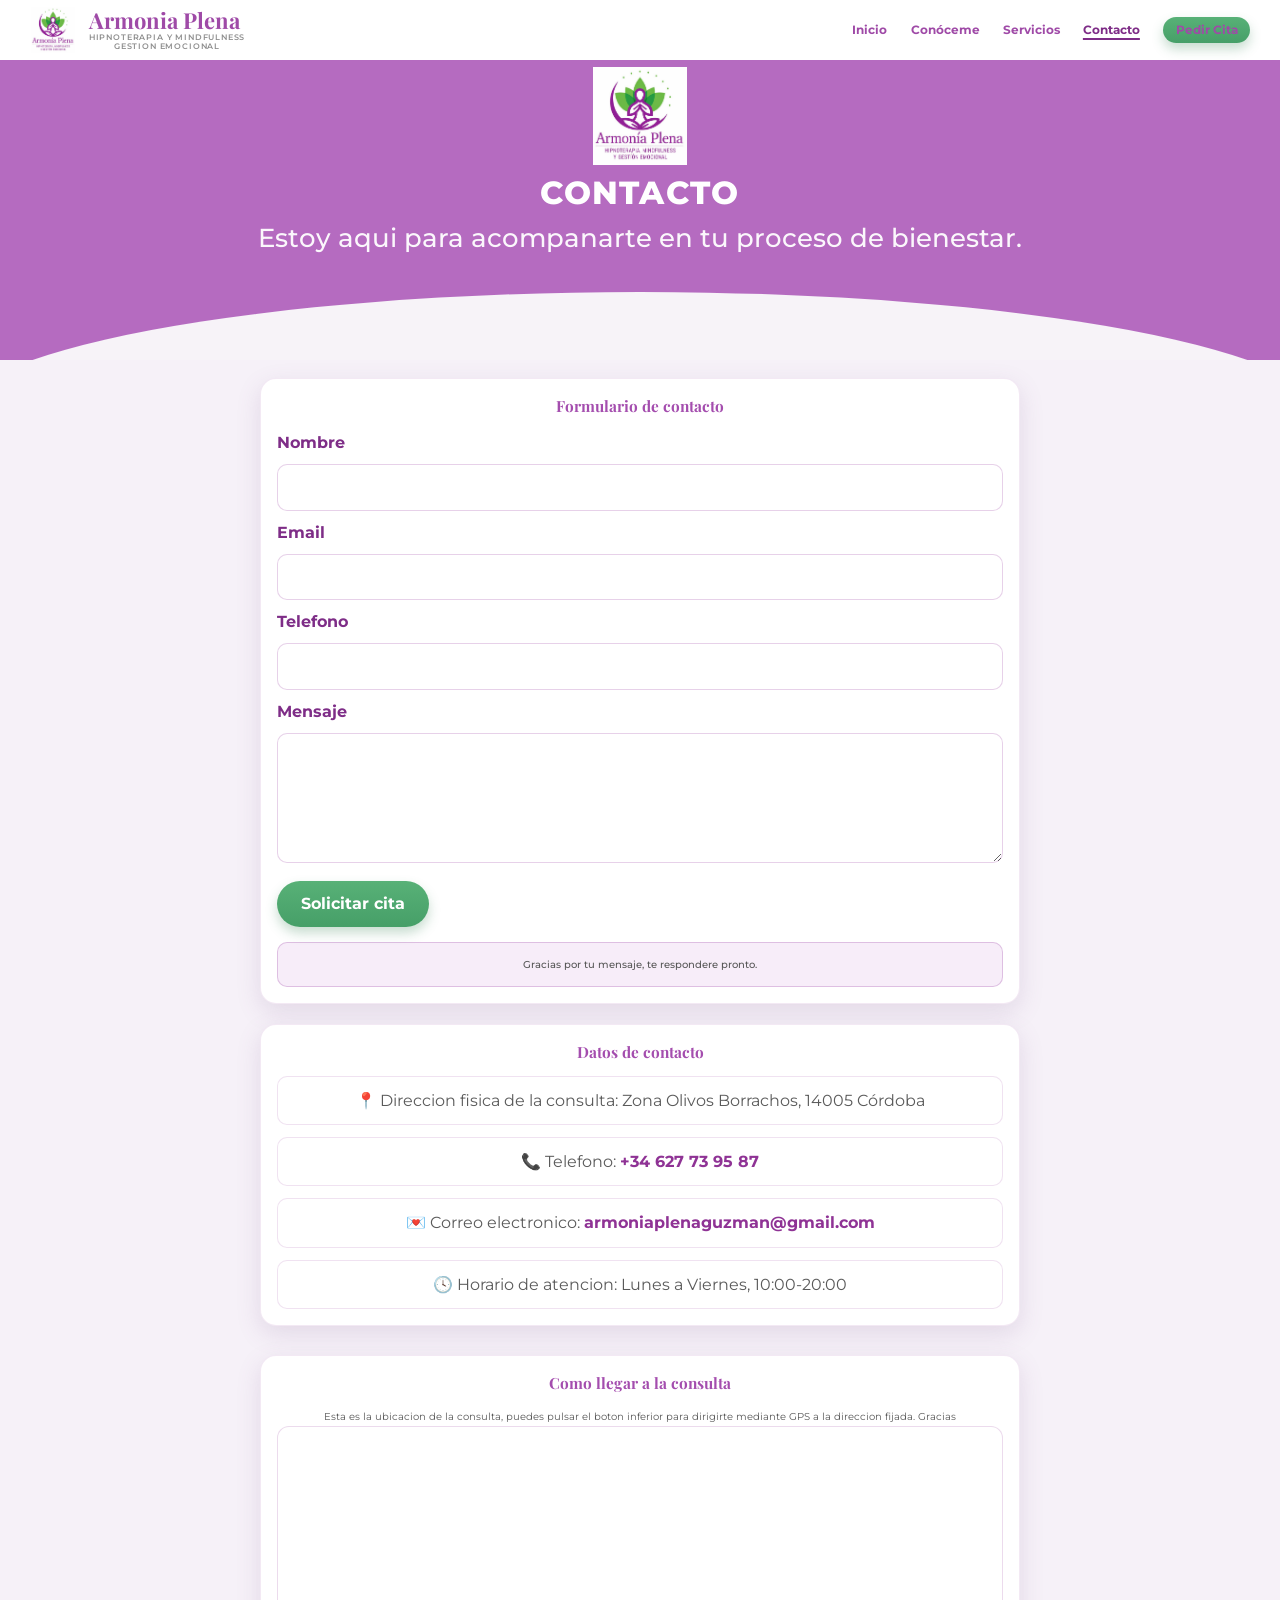
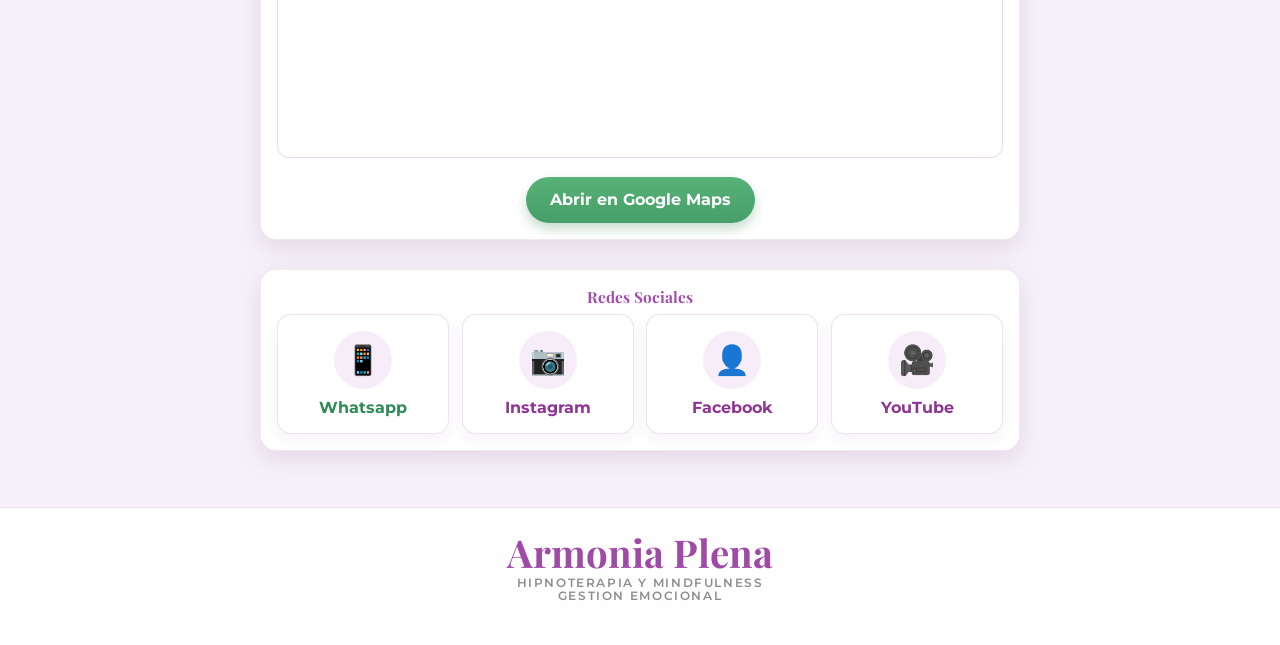
==== contactos.html @ 4f27da58 "Acorta direccion en datos de contacto" ====
<!DOCTYPE html>
<html lang="es">
<head>
	<meta charset="UTF-8">
	<meta name="viewport" content="width=device-width, initial-scale=1.0">
	<meta name="description" content="Contacta con Armonia Plena para solicitar informacion o reservar una cita.">
	<title>Contacto | Armonia Plena</title>
	<link rel="preconnect" href="https://fonts.googleapis.com">
	<link rel="preconnect" href="https://fonts.gstatic.com" crossorigin>
	<link href="https://fonts.googleapis.com/css2?family=Montserrat:wght@400;500;600;700;800&family=Playfair+Display:wght@600;700&display=swap" rel="stylesheet">
	<script>
		document.write('<link rel="stylesheet" href="estilos/style.css?v=' + Date.now() + '">');
	</script>
	<noscript><link rel="stylesheet" href="estilos/style.css"></noscript>
</head>
<body>
	<header class="site-header">
		<div class="container header-wrap">
			<a class="brand" href="index.html" aria-label="Armonia Plena inicio">
				<img class="brand-logo" src="img/LOGO-OK.png" alt="Logo Armonia Plena">
				<span class="brand-text">
					<strong>Armonia Plena</strong>
					<small>
						<span>HIPNOTERAPIA Y MINDFULNESS</span>
						<span>GESTION EMOCIONAL</span>
					</small>
				</span>
			</a>

			<button class="nav-toggle" type="button" aria-expanded="false" aria-controls="site-nav">
				<span class="nav-toggle__line"></span>
				<span class="nav-toggle__line"></span>
				<span class="nav-toggle__line"></span>
				<span class="sr-only">Abrir menu</span>
			</button>

			<nav class="site-nav" id="site-nav" aria-label="Navegacion principal">
				<a href="index.html">Inicio</a>
				<a href="sobre-mi.html">Conóceme</a>
				<a href="servicios.html">Servicios</a>
				<a class="is-active" href="contactos.html" aria-current="page">Contacto</a>
				<a class="cta-mini" href="contactos.html">Pedir Cita</a>
			</nav>
		</div>
	</header>

	<main>
		<section class="hero hero-page-title hero-with-subtitle hero-contact">
			<div class="hero-overlay" aria-hidden="true"></div>
			<div class="container hero-inner">
				<div class="hero-content">
					<img class="hero-title-logo" src="img/LOGO-OK.png" alt="Logo Armonia Plena">
					<h1>CONTACTO</h1>
					<p>Estoy aqui para acompanarte en tu proceso de bienestar.</p>
				</div>
			</div>
			<div class="hero-wave" aria-hidden="true"></div>
		</section>

		<div class="container page-main">
			<section class="contact-form-section" aria-labelledby="contact-form-title">
				<div class="content-card contact-form-card">
					<h2 id="contact-form-title">Formulario de contacto</h2>
					<form class="contact-form" action="mailto:armoniaplenaguzman@gmail.com" method="post" enctype="text/plain" data-contact-form>
						<label for="contact-name">Nombre</label>
						<input id="contact-name" name="nombre" type="text" autocomplete="name" required>

						<label for="contact-email">Email</label>
						<input id="contact-email" name="email" type="email" autocomplete="email" required>

						<label for="contact-phone">Telefono</label>
						<input id="contact-phone" name="telefono" type="tel" autocomplete="tel" required>

						<label for="contact-message">Mensaje</label>
						<textarea id="contact-message" name="mensaje" rows="5" required></textarea>

						<button class="contact-submit" type="submit">Solicitar cita</button>
					</form>
					<p class="contact-confirmation">Gracias por tu mensaje, te respondere pronto.</p>
				</div>
			</section>

			<section class="contact-fixed-section" aria-labelledby="contact-fixed-title">
				<div class="content-card contact-fixed-card">
					<h2 id="contact-fixed-title">Datos de contacto</h2>
					<ul class="contact-fixed-list">
						<li><span aria-hidden="true">&#128205;</span> Direccion fisica de la consulta: Zona Olivos Borrachos, 14005 Córdoba</li>
						<li><span aria-hidden="true">&#128222;</span> Telefono: <a href="tel:+34627739587">+34 627 73 95 87</a></li>
						<li><span aria-hidden="true">&#128140;</span> Correo electronico: <a href="mailto:armoniaplenaguzman@gmail.com">armoniaplenaguzman@gmail.com</a></li>
						<li><span aria-hidden="true">&#128339;</span> Horario de atencion: Lunes a Viernes, 10:00-20:00</li>
					</ul>
				</div>
			</section>

			<section class="contact-map-section" aria-labelledby="contact-map-title">
				<div class="content-card contact-map-card">
					<h2 id="contact-map-title">Como llegar a la consulta</h2>
					<p class="contact-map-text">Esta es la ubicacion de la consulta, puedes pulsar el boton inferior para dirigirte mediante GPS a la direccion fijada. Gracias</p>
					<div class="contact-map-frame-wrap">
						<iframe
							class="contact-map-frame"
							title="Mapa de la consulta"
							src="https://www.google.com/maps?q=Calle+Motarrif+20,+Los+Olivos+Borrachos,+14005+Cordoba&output=embed"
							loading="lazy"
							referrerpolicy="no-referrer-when-downgrade"
						></iframe>
					</div>
					<a
						class="contact-map-button"
						href="https://www.google.com/maps/dir/?api=1&destination=Calle+Motarrif+20,+Los+Olivos+Borrachos,+14005+Cordoba"
						target="_blank"
						rel="noopener noreferrer"
					>
						Abrir en Google Maps
					</a>
				</div>
			</section>

			<section class="contact-social-section" aria-labelledby="contact-social-title">
				<div class="content-card contact-social-card">
					<h2 id="contact-social-title">Redes Sociales</h2>
					<div class="contact-social-grid" aria-label="Enlaces a redes sociales">
						<a class="contact-social-link contact-social-whatsapp" href="https://wa.me/34627739587" target="_blank" rel="noopener noreferrer" aria-label="WhatsApp">
							<span class="contact-social-icon" aria-hidden="true">&#128241;</span>
							<span class="contact-social-label">Whatsapp</span>
						</a>
						<a class="contact-social-link contact-social-placeholder" href="#" aria-label="Instagram pendiente de configurar">
							<span class="contact-social-icon" aria-hidden="true">&#128247;</span>
							<span class="contact-social-label">Instagram</span>
						</a>
						<a class="contact-social-link contact-social-placeholder" href="#" aria-label="Facebook pendiente de configurar">
							<span class="contact-social-icon" aria-hidden="true">&#128100;</span>
							<span class="contact-social-label">Facebook</span>
						</a>
						<a class="contact-social-link contact-social-placeholder" href="#" aria-label="YouTube pendiente de configurar">
							<span class="contact-social-icon" aria-hidden="true">&#127909;</span>
							<span class="contact-social-label">YouTube</span>
						</a>
					</div>
				</div>
			</section>
		</div>
	</main>

	<footer class="site-footer">
		<div class="container footer-branding" aria-label="Marca en pie de pagina">
			<span class="footer-brand-text">
				<strong>Armonia Plena</strong>
				<small>
					<span>HIPNOTERAPIA Y MINDFULNESS</span>
					<span>GESTION EMOCIONAL</span>
				</small>
			</span>
		</div>
	</footer>

	<script src="js/main.js"></script>
</body>
</html>
---- estilos/style.css ----
﻿:root {
    --bg-page: #f6f1f8;
    --white: #ffffff;
    --text-main: #4f4f4f;
    --purple-900: #9f4aa7;
    --purple-700: #b66bc1;
    --purple-300: #eadff0;
    --green-600: #43a36b;
    --green-700: #3b915f;
    --shadow-soft: 0 8px 24px rgba(123, 86, 145, 0.16);
    --container: min(1220px, calc(100% - 2rem));
}

* {
    box-sizing: border-box;
}

html,
body {
    margin: 0;
    padding: 0;
}

body {
    font-family: 'Montserrat', system-ui, sans-serif;
    background: var(--bg-page);
    color: var(--text-main);
}

a {
    text-decoration: none;
    color: inherit;
}

.container {
    width: var(--container);
    margin: 0 auto;
}

.site-header {
    position: sticky;
    top: 0;
    z-index: 40;
    background: rgba(255, 255, 255, 0.95);
    backdrop-filter: blur(10px);
}

.header-wrap {
    min-height: 100px;
    display: flex;
    align-items: center;
    justify-content: space-between;
    gap: 1rem;
}

.brand {
    display: flex;
    align-items: center;
    gap: 0.8rem;
}

.brand-logo {
    width: 74px;
    height: 74px;
    object-fit: contain;
    display: block;
}

.brand-text strong {
    display: block;
    font-family: 'Playfair Display', Georgia, serif;
    font-weight: 700;
    font-size: clamp(1.6rem, 3.2vw, 3rem);
    color: var(--purple-900);
    line-height: 1;
}

.brand-text small {
    display: block;
    margin-top: 0.2rem;
    font-size: 0.74rem;
    letter-spacing: 0.14em;
    color: #8e8e8e;
    font-weight: 600;
    line-height: 1.15;
}

.brand-text small span {
    display: block;
}

.brand-text small span:last-child {
    width: fit-content;
    margin: 0 auto;
}

.site-nav {
    display: flex;
    align-items: center;
    gap: 2rem;
}

.site-nav a {
    font-size: 1.15rem;
    font-weight: 700;
    color: var(--purple-900);
}

.site-nav a.is-active {
    color: #7e2d87;
    text-decoration: underline;
    text-decoration-thickness: 2px;
    text-underline-offset: 4px;
}

.cta-mini {
    padding: 0.5rem 1.2rem;
    border-radius: 999px;
    color: #fff;
    background: linear-gradient(180deg, #58b177, #469f68);
    box-shadow: 0 6px 12px rgba(55, 128, 82, 0.28);
}

.nav-toggle {
    display: none;
    width: 44px;
    height: 44px;
    border: 0;
    border-radius: 50%;
    background: #f2edf4;
    align-items: center;
    justify-content: center;
    flex-direction: column;
    gap: 4px;
}

.nav-toggle__line {
    width: 18px;
    height: 2px;
    background: var(--purple-900);
}

.sr-only {
    position: absolute;
    width: 1px;
    height: 1px;
    padding: 0;
    margin: -1px;
    overflow: hidden;
    clip: rect(0, 0, 0, 0);
    white-space: nowrap;
    border: 0;
}

.hero {
    position: relative;
    min-height: 520px;
    overflow: hidden;
    background: #b56bc0;
}

.hero-overlay {
    position: absolute;
    inset: 0;
    background: transparent;
}

.hero-corner-logo {
    position: absolute;
    top: 20px;
    left: 20px;
    z-index: 3;
    width: clamp(104px, 10vw, 168px);
    height: auto;
    object-fit: contain;
}

.hero-inner {
    position: relative;
    z-index: 2;
    min-height: 520px;
    display: grid;
    grid-template-columns: 1fr;
}

.hero-content {
    align-self: center;
    padding-left: 0.8rem;
    color: #fff;
}

.hero-content h1 {
    margin: 0;
    font-size: clamp(2.8rem, 7vw, 5.2rem);
    line-height: 1.04;
    font-weight: 800;
}

.hero-content p {
    margin: 1rem 0 2rem;
    font-size: clamp(1.2rem, 2.1vw, 2rem);
    font-weight: 600;
}

.hero-wave {
    position: absolute;
    left: -4%;
    right: -4%;
    bottom: -62px;
    height: 130px;
    border-radius: 50% 50% 0 0 / 100% 100% 0 0;
    background: #f7f3f8;
    z-index: 3;
}

.hero-page-title {
    min-height: clamp(360px, 46vw, 560px);
}

.hero-page-title .hero-inner {
    min-height: clamp(360px, 46vw, 560px);
    display: flex;
    align-items: center;
    justify-content: center;
}

.hero-page-title .hero-content {
    width: 100%;
    text-align: center;
    padding: 0;
}

.hero-title-logo {
    width: clamp(84px, 9vw, 128px);
    height: auto;
    display: block;
    margin: 0 auto 0.7rem;
    object-fit: contain;
}

.hero-page-title .hero-content h1 {
    margin: 0;
    text-transform: uppercase;
    letter-spacing: 0.04em;
}

.hero-page-title .hero-content p,
.hero-page-title .btn-whatsapp,
.hero-page-title .hero-image {
    display: none;
}

.hero-page-title.hero-with-subtitle .hero-content p {
    display: block;
    margin: 0.65rem auto 0;
    max-width: 36ch;
    color: rgba(255, 255, 255, 0.95);
    font-size: clamp(1rem, 1.8vw, 1.2rem);
    font-weight: 500;
    line-height: 1.45;
}

.hero-page-title.hero-with-subtitle .hero-content {
    transform: translateY(-25px);
}

.hero-contact .hero-title-logo {
    width: clamp(168px, 18vw, 256px);
}

.hero-contact.hero-with-subtitle .hero-content {
    transform: translateY(12px);
}

.btn-whatsapp {
    display: inline-flex;
    align-items: center;
    justify-content: center;
    padding: 0.95rem 1.8rem;
    border-radius: 999px;
    color: #fff;
    background: linear-gradient(180deg, #4cab72, #3f9865);
    box-shadow: 0 8px 20px rgba(53, 132, 84, 0.35);
    font-weight: 700;
    font-size: 1.25rem;
}

.hero-image {
    align-self: center;
    justify-self: center;
    width: min(86%, 360px);
    aspect-ratio: 354 / 290;
    margin: 2rem 0 4rem;
    background-color: transparent;
    background-image: url('../img/portada-tras.png?v=20260709-cache17');
    background-position: center;
    background-repeat: no-repeat;
    background-size: cover;
    box-shadow: none;
    border: 0;
}

#inicio .hero-inner {
    min-height: clamp(410px, 44vw, 560px);
    grid-template-columns: minmax(0, 1.06fr) minmax(0, 0.94fr);
    align-items: center;
    column-gap: clamp(0.75rem, 1.8vw, 1.4rem);
    padding: clamp(0.25rem, 1vw, 0.9rem) 0.9rem 0;
}

#inicio .hero-content {
    min-height: clamp(390px, 40vw, 505px);
    width: 100%;
    max-width: 760px;
    margin-left: clamp(0.8rem, 3.8vw, 3.7rem);
    padding: clamp(2.8rem, 5.5vw, 5.2rem) 0 0;
    text-align: left;
    display: flex;
    flex-direction: column;
    align-items: flex-start;
    justify-content: flex-start;
}

#inicio .hero-content h1 {
    margin: 0;
    max-width: 100%;
    font-size: clamp(1.8rem, 3vw, 3.45rem);
    line-height: 1.1;
    white-space: normal;
    text-transform: uppercase;
}

#inicio .hero-content p {
    margin: 0.7rem 0 1rem;
    font-size: clamp(1.05rem, 1.9vw, 1.8rem);
    font-weight: 600;
    align-self: flex-start;
    margin-left: 0;
    text-align: left;
    white-space: normal;
}

#inicio .hero-content .btn-whatsapp {
    align-self: flex-start;
    margin-top: clamp(0.8rem, 1.8vw, 1.5rem);
    margin-left: 0;
    padding: clamp(0.9rem, 1.3vw, 1.15rem) clamp(1.35rem, 2.4vw, 2.1rem);
    font-size: clamp(1rem, 1.5vw, 1.35rem);
    white-space: nowrap;
}

#inicio .hero-image {
    align-self: center;
    justify-self: center;
    width: min(100%, 620px);
    max-width: 620px;
    height: min(34vw, 470px);
    aspect-ratio: auto;
    margin: 0 0 2.7rem;
    transform: none;
}

.about {
    margin-top: 3.4rem;
    padding: 3.2rem 0 2.4rem;
}

.about-inner {
    display: grid;
    grid-template-columns: 0.95fr 1.05fr;
    gap: 2.4rem;
    align-items: center;
}

.about-photo {
    width: min(100%, 511px);
    height: 384px;
    border-radius: 17px;
    border: 6px solid #b14fb3;
    box-shadow: var(--shadow-soft);
    background-color: #fff;
    background-image: url('../img/rosa_img.png?v=20260721-cache20');
    background-position: center;
    background-repeat: no-repeat;
    background-size: contain;
    justify-self: center;
}

.about-content h2 {
    margin: 0;
    font-family: 'Playfair Display', Georgia, serif;
    font-size: clamp(2.64rem, 4.8vw, 4.8rem);
    color: #a44dae;
}

.about-content p {
    margin: 1rem 0 0;
    line-height: 1.8;
    font-size: 1.392rem;
    color: #595959;
    text-align: justify;
}

.about-content .about-closing {
    margin-top: 1.2rem;
    text-align: center;
    font-weight: 800;
}

.services {
    position: relative;
    margin-top: 2rem;
    padding: 4.4rem 0 3.8rem;
    background:
        linear-gradient(180deg, #f2e9f6 0%, #efe7f4 100%);
    overflow: hidden;
}

.services::before {
    content: '';
    position: absolute;
    top: -70px;
    left: -4%;
    right: -4%;
    height: 130px;
    border-radius: 0 0 50% 50% / 0 0 100% 100%;
    background: #f7f3f8;
}

.services-title {
    position: relative;
    z-index: 2;
    margin: 0 0 2.7rem;
    text-align: center;
    font-family: 'Playfair Display', Georgia, serif;
    font-size: clamp(2.4rem, 4.6vw, 4.2rem);
    color: #a84eb2;
}

.services-grid {
    position: relative;
    z-index: 2;
    display: grid;
    grid-template-columns: repeat(6, minmax(0, 1fr));
    gap: 2.4rem 1rem;
    justify-items: center;
}

.service-item {
    text-align: center;
}

.service-item .icon {
    width: 124px;
    height: 124px;
    border-radius: 50%;
    display: grid;
    place-items: center;
    margin: 0 auto 0.9rem;
    font-size: 3rem;
    color: #ab4eb1;
    background: #ffffff;
    box-shadow: inset 0 0 0 1px #ececec;
}

.service-item h3 {
    margin: 0;
    font-size: 2rem;
    line-height: 1.25;
    font-weight: 600;
    color: #4f4f4f;
}

.services-cta {
    position: relative;
    z-index: 2;
    display: flex;
    justify-content: center;
    margin-top: 3.2rem;
}

.btn-whatsapp-large {
    font-size: clamp(1.4rem, 2.6vw, 2.7rem);
    padding: 1.05rem 2.8rem;
}

.services-deco {
    position: absolute;
    z-index: 1;
    color: rgba(168, 78, 178, 0.16);
    font-size: 19rem;
    line-height: 1;
    pointer-events: none;
}

.services-deco-left {
    left: -50px;
    bottom: 10px;
}

.services-deco-right {
    right: -50px;
    bottom: 22px;
}

.page-main {
    padding: 3rem 0 4rem;
}

.page-hero {
    margin-bottom: 2rem;
    padding: 2rem 1.3rem;
    border-radius: 20px;
    background:
        linear-gradient(120deg, rgba(159, 74, 167, 0.14), rgba(239, 231, 244, 0.84));
    border: 1px solid rgba(159, 74, 167, 0.15);
}

.page-hero h1 {
    margin: 0;
    font-family: 'Playfair Display', Georgia, serif;
    font-size: clamp(2rem, 4.8vw, 3.4rem);
    color: var(--purple-900);
}

.page-hero p {
    margin: 0.8rem 0 0;
    font-size: 1.05rem;
    color: #5f5f5f;
}

.content-card {
    padding: 1.5rem;
    border-radius: 16px;
    background: #fff;
    box-shadow: var(--shadow-soft);
    border: 1px solid rgba(159, 74, 167, 0.12);
}

.content-card h2 {
    margin: 0;
    font-family: 'Playfair Display', Georgia, serif;
    font-size: clamp(1.7rem, 3.4vw, 2.5rem);
    color: #a44dae;
}

.content-card p {
    margin: 0.95rem 0 0;
    line-height: 1.75;
    color: #585858;
}

.profile-card {
    overflow: auto;
}

.profile-card .profile-photo {
    float: right;
    width: clamp(250px, 34vw, 430px);
    height: auto;
    margin: 0.2rem 0 1.2rem 1.35rem;
    border-radius: 14px;
    border: 1px solid rgba(159, 74, 167, 0.16);
    box-shadow: 0 12px 26px rgba(123, 86, 145, 0.14);
}

.profile-card h2,
.profile-card h3 {
    margin: 1rem 0 0;
    font-size: clamp(1.05rem, 1.7vw, 1.35rem);
    color: #8f3395;
    font-weight: 700;
    font-family: inherit;
}

.profile-card p {
    font-size: clamp(0.525rem, 0.85vw, 0.675rem);
    text-align: justify;
}

.service-list {
    display: grid;
    grid-template-columns: repeat(2, minmax(0, 1fr));
    gap: 1rem;
    margin-top: 1rem;
}

.service-list article {
    padding: 1rem;
    border-radius: 14px;
    background: #fff;
    border: 1px solid rgba(159, 74, 167, 0.16);
}

.service-list h3 {
    margin: 0;
    font-size: 1.12rem;
    color: #8f3395;
}

.service-list p {
    margin: 0.5rem 0 0;
    font-size: 0.95rem;
}

.contact-grid {
    display: grid;
    grid-template-columns: repeat(2, minmax(0, 1fr));
    gap: 1rem;
}

.contact-item {
    padding: 1.1rem;
    border-radius: 14px;
    background: #fff;
    border: 1px solid rgba(159, 74, 167, 0.16);
}

.contact-item h3 {
    margin: 0;
    font-size: 1.05rem;
    color: #8f3395;
}

.contact-item p {
    margin: 0.45rem 0 0;
}

.contact-form-section {
    display: grid;
    place-items: center;
}

.contact-form-card {
    width: min(100%, 760px);
    padding: 1.8rem;
}

.contact-form-card h2 {
    margin-bottom: 1.1rem;
    text-align: center;
}

.contact-form {
    display: grid;
    gap: 0.75rem;
}

.contact-form label {
    font-weight: 700;
    color: #7e2d87;
}

.contact-form input,
.contact-form textarea {
    width: 100%;
    border: 1px solid rgba(159, 74, 167, 0.25);
    border-radius: 10px;
    padding: 0.8rem 0.9rem;
    font: inherit;
    color: #4f4f4f;
    background: #fff;
}

.contact-form textarea {
    resize: vertical;
    min-height: 130px;
}

.contact-form input:focus,
.contact-form textarea:focus {
    outline: none;
    border-color: #a44dae;
    box-shadow: 0 0 0 3px rgba(164, 77, 174, 0.16);
}

.contact-submit {
    margin-top: 0.35rem;
    justify-self: start;
    padding: 0.85rem 1.5rem;
    border: 0;
    border-radius: 999px;
    font-family: 'Montserrat', system-ui, sans-serif;
    font-size: 1rem;
    font-weight: 700;
    color: #fff;
    background: linear-gradient(180deg, #58b177, #469f68);
    box-shadow: 0 6px 12px rgba(55, 128, 82, 0.28);
    cursor: pointer;
}

.contact-confirmation {
    margin: 1rem 0 0;
    padding: 0.8rem 0.95rem;
    border-radius: 10px;
    background: #f7edf9;
    border: 1px solid rgba(159, 74, 167, 0.28);
    color: #9f4aa7;
    font-weight: 500;
    text-align: center;
}

.contact-fixed-section {
    display: grid;
    place-items: center;
    margin-top: 1.2rem;
}

.contact-fixed-card {
    width: min(100%, 760px);
    padding: 1.6rem 1.8rem;
}

.contact-fixed-card h2 {
    margin-bottom: 0.9rem;
    text-align: center;
}

.contact-fixed-list {
    margin: 0;
    padding: 0;
    list-style: none;
    display: grid;
    gap: 0.75rem;
}

.contact-fixed-list li {
    border: 1px solid rgba(159, 74, 167, 0.16);
    border-radius: 10px;
    background: #fff;
    padding: 0.75rem 0.9rem;
    color: #5a5a5a;
    line-height: 1.45;
}

.contact-fixed-list a {
    color: #8f3395;
    font-weight: 700;
}

.contact-map-section {
    display: grid;
    place-items: center;
    margin-top: 1.8rem;
}

.contact-map-card {
    width: min(100%, 760px);
    padding: 2rem 2rem 2.1rem;
}

.contact-map-card h2 {
    margin-bottom: 0.5rem;
    text-align: center;
}

.contact-map-text {
    margin-top: 0;
    margin-bottom: 1.25rem;
    text-align: center;
}

.contact-map-frame-wrap {
    border: 1px solid rgba(159, 74, 167, 0.2);
    border-radius: 12px;
    overflow: hidden;
    background: #fff;
}

.contact-map-frame {
    width: 100%;
    height: 330px;
    border: 0;
    display: block;
}

.contact-map-button {
    display: flex;
    width: fit-content;
    margin: 1.2rem auto 0;
    padding: 0.85rem 1.5rem;
    border-radius: 999px;
    font-size: 1rem;
    font-weight: 700;
    color: #fff;
    background: linear-gradient(180deg, #58b177, #469f68);
    box-shadow: 0 6px 12px rgba(55, 128, 82, 0.28);
}

.contact-social-section {
    display: grid;
    place-items: center;
    margin-top: 1.8rem;
}

.contact-social-card {
    width: min(100%, 760px);
    padding: 2rem 2rem 2.1rem;
}

.contact-social-card h2 {
    margin-bottom: 0.45rem;
    text-align: center;
}

.contact-social-grid {
    display: grid;
    grid-template-columns: repeat(4, minmax(0, 1fr));
    gap: 0.8rem;
}

.contact-social-link {
    display: grid;
    place-items: center;
    gap: 0.55rem;
    padding: 1rem 0.7rem;
    border-radius: 14px;
    text-align: center;
    border: 1px solid rgba(159, 74, 167, 0.16);
    background: #fff;
    box-shadow: 0 6px 14px rgba(123, 86, 145, 0.08);
    color: #8f3395;
}

.contact-social-whatsapp {
    color: #2f8a56;
}

.contact-social-placeholder {
    color: #8f3395;
}

.contact-social-icon {
    display: grid;
    place-items: center;
    width: 58px;
    height: 58px;
    border-radius: 50%;
    background: #f7edf9;
    color: inherit;
    font-size: 1.8rem;
    line-height: 1;
}

.contact-social-link:hover .contact-social-icon {
    transform: translateY(-2px);
}

.contact-social-label {
    font-weight: 700;
}

.contact-fixed-list li {
    text-align: center;
}

.site-footer {
    margin-top: 2rem;
    padding: 1.1rem 0 2.1rem;
    background: rgba(255, 255, 255, 0.92);
    border-top: 1px solid rgba(159, 74, 167, 0.16);
}

.footer-branding {
    min-height: 86px;
    display: flex;
    align-items: center;
    justify-content: center;
    text-align: center;
}

.footer-brand-text {
    display: inline-flex;
    flex-direction: column;
    align-items: center;
    gap: 0.18rem;
}

.footer-brand-text strong {
    display: block;
    font-family: 'Playfair Display', Georgia, serif;
    font-weight: 700;
    font-size: clamp(1.45rem, 3vw, 2.5rem);
    color: var(--purple-900);
    line-height: 1;
}

.footer-brand-text small {
    display: block;
    margin-top: 0.15rem;
    font-size: 0.72rem;
    letter-spacing: 0.14em;
    color: #8e8e8e;
    font-weight: 600;
    line-height: 1.15;
}

.footer-brand-text small span {
    display: block;
}

@media (min-width: 701px) {
    :root {
        --desktop-ui-scale: 0.49;
    }

    .header-wrap {
        min-height: calc(100px * var(--desktop-ui-scale));
    }

    .brand-logo {
        width: calc(74px * var(--desktop-ui-scale));
        height: calc(74px * var(--desktop-ui-scale));
    }

    .brand-text strong {
        font-size: clamp(0.9rem, 1.5vw, 1.45rem);
    }

    .brand-text small {
        font-size: 0.42rem;
        letter-spacing: 0.11em;
    }

    .site-nav a {
        font-size: 0.72rem;
    }

    .cta-mini {
        padding: 0.3rem 0.72rem;
    }

    .hero {
        min-height: clamp(330px, 34vw, 430px);
    }

    .hero-corner-logo {
        width: clamp(56px, 5vw, 82px);
        top: 12px;
        left: 12px;
    }

    .hero-page-title {
        min-height: clamp(230px, 26vw, 315px);
    }

    .hero-page-title .hero-inner {
        min-height: clamp(230px, 26vw, 315px);
    }

    .hero-title-logo {
        width: clamp(46px, 3.8vw, 68px);
    }

    .hero-content h1 {
        font-size: clamp(1.4rem, 3vw, 2.45rem);
    }

    .hero-content p {
        font-size: clamp(0.82rem, 1vw, 1.02rem);
    }

    .btn-whatsapp {
        padding: 0.58rem 0.95rem;
        font-size: 0.76rem;
    }

    #inicio .hero-inner {
        min-height: clamp(290px, 31vw, 370px);
    }

    #inicio .hero-content {
        min-height: clamp(230px, 24vw, 295px);
        max-width: 440px;
        padding-top: clamp(1.35rem, 2.6vw, 2.4rem);
    }

    #inicio .hero-content h1 {
        font-size: clamp(1.04rem, 1.55vw, 1.65rem);
    }

    #inicio .hero-content p {
        font-size: clamp(0.74rem, 0.9vw, 0.9rem);
        margin: 0.42rem 0 0.62rem;
    }

    #inicio .hero-content .btn-whatsapp {
        font-size: clamp(0.72rem, 0.82vw, 0.8rem);
        padding: 0.58rem 0.95rem;
    }

    #inicio .hero-image {
        width: min(100%, 320px);
        max-width: 320px;
        height: min(20vw, 220px);
        margin-bottom: 1.35rem;
    }

    .about {
        margin-top: 1.55rem;
        padding: 1.7rem 0 1.4rem;
    }

    .about-content h2 {
        font-size: clamp(1.3rem, 2.2vw, 2.1rem);
    }

    .about-content p {
        font-size: 0.76rem;
        line-height: 1.65;
    }

    .about-photo {
        width: min(100%, 286px);
        height: 214px;
    }

    .services {
        padding: 2.2rem 0 2rem;
    }

    .services-title {
        font-size: clamp(1.25rem, 2vw, 2rem);
    }

    .service-item .icon {
        width: 60px;
        height: 60px;
        font-size: 1.4rem;
    }

    .service-item h3 {
        font-size: 0.92rem;
    }

    .btn-whatsapp-large {
        font-size: clamp(0.74rem, 1.1vw, 1.02rem);
        padding: 0.6rem 1.2rem;
    }

    .services-deco {
        font-size: 9rem;
    }

    .page-main {
        padding: 1.6rem 0 2.1rem;
    }

    .page-hero h1 {
        font-size: clamp(1.2rem, 2vw, 1.8rem);
    }

    .content-card h2 {
        font-size: clamp(1.05rem, 1.75vw, 1.45rem);
    }
}

@media (max-width: 1440px) {
    #inicio .hero-content {
        margin-left: clamp(0.75rem, 3vw, 2.7rem);
    }

    #inicio .hero-content p {
        font-size: clamp(1rem, 1.7vw, 1.55rem);
    }

    #inicio .hero-content .btn-whatsapp {
        font-size: clamp(0.98rem, 1.35vw, 1.2rem);
    }
}

@media (max-width: 1220px) {
    .site-nav a {
        font-size: 1rem;
    }

    .hero-page-title,
    .hero-page-title .hero-inner {
        min-height: clamp(320px, 50vw, 470px);
    }

    #inicio .hero-inner {
        grid-template-columns: minmax(0, 1.05fr) minmax(0, 0.95fr);
        min-height: clamp(390px, 48vw, 520px);
    }

    #inicio .hero-content {
        margin-left: clamp(0.6rem, 2.2vw, 1.4rem);
        padding-top: clamp(2.5rem, 5vw, 4.2rem);
    }

    #inicio .hero-content h1 {
        white-space: normal;
        font-size: clamp(1.65rem, 3.6vw, 2.6rem);
    }

    #inicio .hero-content p {
        font-size: clamp(1rem, 2.1vw, 1.35rem);
    }

    #inicio .hero-content .btn-whatsapp {
        margin-left: 0;
        margin-top: clamp(0.8rem, 1.8vw, 1.5rem);
    }

    #inicio .hero-image {
        width: min(100%, 520px);
        height: min(38vw, 360px);
        margin-bottom: 2.3rem;
    }

    .services-grid {
        grid-template-columns: repeat(5, minmax(0, 1fr));
    }

    .service-item .icon {
        width: 98px;
        height: 98px;
        font-size: 2.3rem;
    }

    .service-item h3 {
        font-size: 1.4rem;
    }
}

@media (max-width: 1024px) and (min-width: 701px) {
    #inicio .hero-inner {
        min-height: auto;
        grid-template-columns: 1fr;
        padding: 0;
        row-gap: 0;
    }

    #inicio .hero-content {
        min-height: auto;
        max-width: 860px;
        margin: 0 auto;
        padding: 4.1rem 1rem 1rem;
        text-align: center;
        align-items: center;
        justify-content: center;
    }

    #inicio .hero-content h1 {
        white-space: normal;
        font-size: clamp(2rem, 5.6vw, 3.15rem);
    }

    #inicio .hero-content p {
        margin: 0.9rem auto 1.45rem;
        margin-left: 0;
        font-size: clamp(1.15rem, 2.9vw, 1.6rem);
        text-align: center;
        align-self: center;
    }

    #inicio .hero-content .btn-whatsapp {
        align-self: center;
        margin: 0 auto;
        padding: 1rem 1.9rem;
        font-size: clamp(1.05rem, 2vw, 1.35rem);
    }

    #inicio .hero-image {
        align-self: center;
        justify-self: center;
        width: min(84%, 560px);
        max-width: none;
        height: min(52vw, 380px);
        margin: 1.2rem auto 3.3rem;
        transform: none;
    }
}

@media (max-width: 700px) {
    .header-wrap {
        min-height: 124px;
        gap: 0.45rem;
    }

    .brand {
        flex: 1;
        width: calc(100% - 44px);
        min-width: 0;
        align-items: center;
        justify-content: flex-start;
        gap: 0.55rem;
    }

    .brand-logo {
        width: 70px;
        height: 70px;
        flex: 0 0 70px;
        border-radius: 0;
        object-fit: contain;
    }

    .brand-text {
        flex: 1;
        min-width: 0;
        text-align: center;
    }

    .brand-text strong {
        font-size: clamp(1.35rem, 4.8vw, 1.8rem);
        line-height: 1;
    }

    .brand-text small {
        margin-top: 0.3rem;
        font-size: 0.96rem;
        letter-spacing: 0.05em;
        line-height: 1.12;
        font-weight: 700;
    }

    .nav-toggle {
        display: inline-flex;
        flex: 0 0 44px;
    }

    .site-nav {
        display: none;
        position: absolute;
        top: 100px;
        right: 1rem;
        left: 1rem;
        background: #ffffff;
        border-radius: 14px;
        padding: 1rem;
        box-shadow: var(--shadow-soft);
        flex-direction: column;
        gap: 1rem;
        align-items: flex-start;
    }

    .site-nav.is-open {
        display: flex;
    }

    .hero {
        min-height: auto;
    }

    .hero-corner-logo {
        width: clamp(96px, 24vw, 144px);
        display: none;
    }

    .hero-page-title,
    .hero-page-title .hero-inner {
        min-height: 250px;
    }

    .hero-inner {
        grid-template-columns: 1fr;
        min-height: auto;
    }

    #inicio .hero-inner {
        min-height: auto;
        grid-template-columns: 1fr;
        padding: 0;
        row-gap: 0;
    }

    .hero-content {
        padding: 2.8rem 0.5rem 1.5rem;
        text-align: center;
    }

    #inicio .hero-content {
        min-height: auto;
        width: 100%;
        margin-left: 0;
        padding: 2.8rem 0.5rem 1.5rem;
        text-align: center;
        align-items: center;
        justify-content: center;
    }

    #inicio .hero-content h1 {
        white-space: normal;
        font-size: clamp(2.2rem, 9vw, 3.2rem);
    }

    #inicio .hero-content p {
        margin: 1rem auto 2rem;
        margin-left: 0;
        width: 100%;
        font-size: 1.05rem;
        text-align: center;
        align-self: center;
        white-space: normal;
    }

    #inicio .hero-content .btn-whatsapp {
        align-self: center;
        margin-top: 0;
        margin-left: 0;
        padding: 0.95rem 1.8rem;
        font-size: 1.25rem;
        white-space: normal;
    }

    .hero-content p {
        margin-inline: auto;
    }

    .hero-page-title .hero-content {
        padding: 0;
    }

    .hero-page-title.hero-with-subtitle .hero-content p {
        max-width: 30ch;
        margin-top: 0.55rem;
        font-size: 0.96rem;
    }

    .hero-page-title.hero-with-subtitle .hero-content {
        transform: translateY(-22px);
    }

    .hero-contact .hero-title-logo {
        width: clamp(74px, 18vw, 108px);
    }

    .hero-contact.hero-with-subtitle .hero-content {
        transform: translateY(-22px);
    }

    .hero-title-logo {
        width: clamp(74px, 18vw, 108px);
        margin-bottom: 0.6rem;
    }

    .btn-whatsapp {
        margin-inline: auto;
    }

    .hero-image {
        width: min(84%, 340px);
        margin: 1.5rem 0 4rem;
    }

    #inicio .hero-image {
        align-self: center;
        justify-self: center;
        width: min(84%, 340px);
        max-width: none;
        margin: 1.5rem auto 4rem;
        transform: none;
    }

    .hero-wave {
        bottom: -48px;
        height: 96px;
    }

    .about {
        margin-top: 1.2rem;
    }

    .about-inner {
        grid-template-columns: 1fr;
    }

    .about-photo {
        width: min(100%, 373px);
        height: 280px;
    }

    .services-grid {
        grid-template-columns: repeat(2, minmax(0, 1fr));
        gap: 1.4rem 0.75rem;
    }

    .service-item .icon {
        width: 72px;
        height: 72px;
        font-size: 1.55rem;
    }

    .service-item h3 {
        font-size: 0.92rem;
        line-height: 1.25;
    }

    .service-list,
    .contact-grid {
        grid-template-columns: 1fr;
    }

    .contact-form-card {
        padding: 1.25rem;
    }

    .contact-fixed-card {
        padding: 1.15rem;
    }

    .contact-map-card {
        padding: 1.35rem 1.25rem 1.45rem;
    }

    .contact-map-frame {
        height: 280px;
    }

    .contact-social-card {
        padding: 1.35rem 1.25rem 1.45rem;
    }

    .contact-social-grid {
        grid-template-columns: repeat(2, minmax(0, 1fr));
    }

    .contact-submit {
        width: 100%;
    }

    .profile-card .profile-photo {
        float: none;
        display: block;
        width: min(100%, 390px);
        margin: 0.85rem auto 1rem;
    }

    .profile-card p {
        text-align: left;
    }

    .footer-branding {
        min-height: 74px;
    }

    .footer-brand-text small {
        font-size: 0.68rem;
        letter-spacing: 0.1em;
    }
}

@media (max-width: 480px) {
    .contact-social-grid {
        grid-template-columns: 1fr;
    }
}

@media (max-width: 640px) {
    .brand {
        gap: 0.45rem;
    }

    .brand-logo {
        width: 62px;
        height: 62px;
        flex-basis: 62px;
    }

    .brand-text strong {
        font-size: clamp(1.15rem, 4.9vw, 1.45rem);
    }

    .brand-text small {
        font-size: 0.78rem;
        letter-spacing: 0.04em;
        line-height: 1.14;
    }

    .hero-content h1 {
        font-size: 2.5rem;
    }

    .hero-page-title .hero-content h1 {
        font-size: clamp(2rem, 10vw, 2.6rem);
    }

    .hero-page-title.hero-with-subtitle .hero-content p {
        font-size: 0.9rem;
    }

    .hero-page-title.hero-with-subtitle .hero-content {
        transform: translateY(-20px);
    }

    .hero-contact.hero-with-subtitle .hero-content {
        transform: translateY(-20px);
    }

    .hero-title-logo {
        width: clamp(68px, 20vw, 94px);
    }

    .hero-contact .hero-title-logo {
        width: clamp(68px, 20vw, 94px);
    }

    .hero-content p {
        font-size: 1.05rem;
    }

    #inicio .hero-content p {
        font-size: 1.05rem;
    }

    .btn-whatsapp,
    .btn-whatsapp-large {
        width: 100%;
        font-size: 1rem;
        padding-inline: 1rem;
    }

    #inicio .hero-content .btn-whatsapp {
        width: 100%;
        font-size: 1rem;
        padding-inline: 1rem;
    }

    .services-grid {
        grid-template-columns: repeat(2, minmax(0, 1fr));
        gap: 1.3rem 0.65rem;
    }

    .service-item .icon {
        width: 68px;
        height: 68px;
        font-size: 1.42rem;
    }

    .service-item h3 {
        font-size: 0.82rem;
        line-height: 1.22;
    }

    .footer-brand-text strong {
        font-size: clamp(1.2rem, 6vw, 1.55rem);
    }

    .footer-brand-text small {
        font-size: 0.62rem;
        letter-spacing: 0.08em;
    }
}

@media (min-width: 701px) {
    .header-wrap {
        min-height: 53px;
    }

    .brand-logo {
        width: 40px;
        height: 40px;
    }

    .brand-text strong {
        font-size: clamp(1.13rem, 1.72vw, 1.63rem);
    }

    .brand-text small {
        font-size: 0.47rem;
    }

    .site-nav {
        gap: 1.96rem;
    }

    .site-nav a {
        font-size: 0.78rem;
    }

    .cta-mini {
        padding: 0.35rem 0.78rem;
    }

    .hero {
        min-height: 300px;
    }

    #inicio .hero-corner-logo {
        width: 94px;
        top: 10px;
        left: 10px;
    }

    .hero-page-title,
    .hero-page-title .hero-inner {
        min-height: 260px;
    }

    .hero-title-logo {
        width: 47px;
    }

    .hero-contact .hero-title-logo {
        width: 94px;
    }

    .hero-contact .hero-content {
        transform: translateY(12px);
    }

    .hero-contact.hero-with-subtitle .hero-content {
        transform: translateY(-48px);
    }

    .hero-contact.hero-with-subtitle .hero-content p {
        max-width: none;
        white-space: nowrap;
        font-size: clamp(1.6rem, 1.9vw, 1.9rem);
    }

    .hero-contact .hero-content h1 {
        font-size: 2rem;
    }

    .hero-content h1 {
        font-size: 1rem;
    }

    .hero-content p {
        font-size: 0.62rem;
    }

    .btn-whatsapp {
        padding: 0.42rem 0.72rem;
        font-size: 0.55rem;
    }

    #inicio .hero-inner {
        min-height: 260px;
        grid-template-columns: minmax(0, calc(100% - 367px)) 367px;
        align-items: center;
        padding: 0;
        row-gap: 0;
    }

    #inicio .hero-content {
        min-height: 210px;
        width: 100%;
        max-width: none;
        margin-left: 0;
        padding-top: calc(1.2rem + 50px);
        text-align: left;
        align-items: flex-start;
        justify-content: flex-start;
    }

    #inicio .hero-content h1 {
        width: 100%;
        margin: 0 auto;
        font-size: 2.76rem;
        line-height: 1.06;
        text-align: center;
        white-space: nowrap;
    }

    #inicio .hero-content p {
        width: 100%;
        font-size: 1.24rem;
        margin: 0.3rem 0 0.42rem;
        margin-left: 0;
        text-align: center;
        align-self: center;
        white-space: nowrap;
    }

    #inicio .hero-content .btn-whatsapp {
        font-size: 1.12rem;
        padding: 0.84rem 1.44rem;
        align-self: center;
        margin-left: 0;
        margin-top: 0;
    }

    #inicio .hero-image {
        width: 353px;
        max-width: 353px;
        height: 244px;
        margin: 14px 0 0 0;
        align-self: start;
        justify-self: end;
        transform: translateX(14px);
    }

    .about {
        margin-top: 1.05rem;
        padding: 1.2rem 0 1rem;
    }

    .about-inner {
        gap: 0.1rem;
    }

    .about-content h2 {
        font-size: clamp(1.35rem, 2.1vw, 2.18rem);
    }

    .about-content p {
        font-size: 0.8rem;
        line-height: 1.55;
    }

    .about-photo {
        width: min(100%, 360px);
        height: 270px;
    }

    .services {
        padding: 1.55rem 0 2.5rem;
    }

    .services-title {
        font-size: clamp(1.35rem, 2.1vw, 2.18rem);
    }

    .service-item .icon {
        width: 42px;
        height: 42px;
        font-size: 0.98rem;
    }

    .service-item h3 {
        font-size: 0.64rem;
    }

    .services .btn-whatsapp-large {
        font-size: clamp(1.04rem, 1.4vw, 1.5rem);
        padding: 0.84rem 1.68rem;
    }

    .services-deco {
        font-size: 6.3rem;
    }


@media (min-width: 1101px) and (max-width: 1450px) {
    .header-wrap {
        min-height: 60px;
    }

    .brand-logo {
        width: 46px;
        height: 46px;
    }

    .site-nav {
        gap: 1.45rem;
    }

    .site-nav a {
        font-size: 0.74rem;
    }

    .hero {
        min-height: 340px;
    }

    .hero-page-title,
    .hero-page-title .hero-inner {
        min-height: 300px;
    }

    #inicio .hero-inner {
        min-height: 300px;
        grid-template-columns: minmax(0, calc(100% - 320px)) 320px;
    }

    #inicio .hero-content {
        min-height: 240px;
        padding-top: calc(1rem + 36px);
    }

    #inicio .hero-content h1 {
        font-size: clamp(2rem, 2.4vw, 2.35rem);
    }

    #inicio .hero-content p {
        font-size: clamp(1rem, 1.2vw, 1.08rem);
    }

    #inicio .hero-content .btn-whatsapp {
        font-size: 0.96rem;
        padding: 0.72rem 1.2rem;
    }

    #inicio .hero-image {
        width: 306px;
        max-width: 306px;
        height: 212px;
        margin-top: 10px;
        transform: translateX(8px);
    }

    .about-photo {
        width: min(100%, 330px);
        height: 248px;
    }

    .about-content p {
        font-size: 0.74rem;
    }

    .service-item h3 {
        font-size: 0.7rem;
    }
}

@media (min-width: 701px) and (max-width: 1100px) {
    .header-wrap {
        min-height: 64px;
    }

    .brand-logo {
        width: 52px;
        height: 52px;
    }

    .brand-text strong {
        font-size: clamp(1.15rem, 2.2vw, 1.4rem);
    }

    .brand-text small {
        font-size: 0.52rem;
    }

    .site-nav {
        gap: 1rem;
    }

    .site-nav a {
        font-size: 0.68rem;
    }

    .cta-mini {
        padding: 0.32rem 0.65rem;
    }

    .hero {
        min-height: auto;
    }

    .hero-page-title,
    .hero-page-title .hero-inner {
        min-height: auto;
    }

    #inicio .hero-corner-logo {
        width: 78px;
    }

    #inicio .hero-inner {
        min-height: auto;
        grid-template-columns: 1fr;
        padding: 0;
        row-gap: 0.35rem;
    }

    #inicio .hero-content {
        min-height: auto;
        width: 100%;
        padding: 3rem 1rem 0.5rem;
        text-align: center;
        align-items: center;
        justify-content: center;
    }

    #inicio .hero-content h1 {
        font-size: clamp(1.8rem, 4vw, 2.35rem);
        white-space: normal;
    }

    #inicio .hero-content p {
        font-size: clamp(1rem, 1.8vw, 1.15rem);
        text-align: center;
        align-self: center;
        white-space: normal;
    }

    #inicio .hero-content .btn-whatsapp {
        font-size: 0.95rem;
        padding: 0.78rem 1.28rem;
        align-self: center;
    }

    #inicio .hero-image {
        width: min(78%, 320px);
        max-width: none;
        height: min(34vw, 220px);
        margin: 0 auto 2rem;
        align-self: center;
        justify-self: center;
        transform: none;
    }
}
    .page-main {
        padding: 1.1rem 0 1.5rem;
    }

    .page-hero {
        margin-bottom: 1.2rem;
        padding: 1.2rem 0.95rem;
    }

    .page-hero h1 {
        font-size: clamp(0.84rem, 1.35vw, 1.2rem);
    }

    .page-hero p {
        font-size: 0.66rem;
    }

    .content-card {
        padding: 1rem;
    }

    .content-card h2 {
        font-size: clamp(0.74rem, 1.2vw, 0.98rem);
    }

    .content-card p {
        font-size: 0.64rem;
    }
}

    /* Mantiene el mismo tamano para el titulo principal y subtitulos en Conoceme */
    .profile-card h2,
    .profile-card h3 {
        font-size: clamp(1.05rem, 1.7vw, 1.35rem);
    }

    .profile-card p {
        font-size: clamp(0.525rem, 0.85vw, 0.675rem);
    }
---- estilos/style.css ----
﻿:root {
    --bg-page: #f6f1f8;
    --white: #ffffff;
    --text-main: #4f4f4f;
    --purple-900: #9f4aa7;
    --purple-700: #b66bc1;
    --purple-300: #eadff0;
    --green-600: #43a36b;
    --green-700: #3b915f;
    --shadow-soft: 0 8px 24px rgba(123, 86, 145, 0.16);
    --container: min(1220px, calc(100% - 2rem));
}

* {
    box-sizing: border-box;
}

html,
body {
    margin: 0;
    padding: 0;
}

body {
    font-family: 'Montserrat', system-ui, sans-serif;
    background: var(--bg-page);
    color: var(--text-main);
}

a {
    text-decoration: none;
    color: inherit;
}

.container {
    width: var(--container);
    margin: 0 auto;
}

.site-header {
    position: sticky;
    top: 0;
    z-index: 40;
    background: rgba(255, 255, 255, 0.95);
    backdrop-filter: blur(10px);
}

.header-wrap {
    min-height: 100px;
    display: flex;
    align-items: center;
    justify-content: space-between;
    gap: 1rem;
}

.brand {
    display: flex;
    align-items: center;
    gap: 0.8rem;
}

.brand-logo {
    width: 74px;
    height: 74px;
    object-fit: contain;
    display: block;
}

.brand-text strong {
    display: block;
    font-family: 'Playfair Display', Georgia, serif;
    font-weight: 700;
    font-size: clamp(1.6rem, 3.2vw, 3rem);
    color: var(--purple-900);
    line-height: 1;
}

.brand-text small {
    display: block;
    margin-top: 0.2rem;
    font-size: 0.74rem;
    letter-spacing: 0.14em;
    color: #8e8e8e;
    font-weight: 600;
    line-height: 1.15;
}

.brand-text small span {
    display: block;
}

.brand-text small span:last-child {
    width: fit-content;
    margin: 0 auto;
}

.site-nav {
    display: flex;
    align-items: center;
    gap: 2rem;
}

.site-nav a {
    font-size: 1.15rem;
    font-weight: 700;
    color: var(--purple-900);
}

.site-nav a.is-active {
    color: #7e2d87;
    text-decoration: underline;
    text-decoration-thickness: 2px;
    text-underline-offset: 4px;
}

.cta-mini {
    padding: 0.5rem 1.2rem;
    border-radius: 999px;
    color: #fff;
    background: linear-gradient(180deg, #58b177, #469f68);
    box-shadow: 0 6px 12px rgba(55, 128, 82, 0.28);
}

.nav-toggle {
    display: none;
    width: 44px;
    height: 44px;
    border: 0;
    border-radius: 50%;
    background: #f2edf4;
    align-items: center;
    justify-content: center;
    flex-direction: column;
    gap: 4px;
}

.nav-toggle__line {
    width: 18px;
    height: 2px;
    background: var(--purple-900);
}

.sr-only {
    position: absolute;
    width: 1px;
    height: 1px;
    padding: 0;
    margin: -1px;
    overflow: hidden;
    clip: rect(0, 0, 0, 0);
    white-space: nowrap;
    border: 0;
}

.hero {
    position: relative;
    min-height: 520px;
    overflow: hidden;
    background: #b56bc0;
}

.hero-overlay {
    position: absolute;
    inset: 0;
    background: transparent;
}

.hero-corner-logo {
    position: absolute;
    top: 20px;
    left: 20px;
    z-index: 3;
    width: clamp(104px, 10vw, 168px);
    height: auto;
    object-fit: contain;
}

.hero-inner {
    position: relative;
    z-index: 2;
    min-height: 520px;
    display: grid;
    grid-template-columns: 1fr;
}

.hero-content {
    align-self: center;
    padding-left: 0.8rem;
    color: #fff;
}

.hero-content h1 {
    margin: 0;
    font-size: clamp(2.8rem, 7vw, 5.2rem);
    line-height: 1.04;
    font-weight: 800;
}

.hero-content p {
    margin: 1rem 0 2rem;
    font-size: clamp(1.2rem, 2.1vw, 2rem);
    font-weight: 600;
}

.hero-wave {
    position: absolute;
    left: -4%;
    right: -4%;
    bottom: -62px;
    height: 130px;
    border-radius: 50% 50% 0 0 / 100% 100% 0 0;
    background: #f7f3f8;
    z-index: 3;
}

.hero-page-title {
    min-height: clamp(360px, 46vw, 560px);
}

.hero-page-title .hero-inner {
    min-height: clamp(360px, 46vw, 560px);
    display: flex;
    align-items: center;
    justify-content: center;
}

.hero-page-title .hero-content {
    width: 100%;
    text-align: center;
    padding: 0;
}

.hero-title-logo {
    width: clamp(84px, 9vw, 128px);
    height: auto;
    display: block;
    margin: 0 auto 0.7rem;
    object-fit: contain;
}

.hero-page-title .hero-content h1 {
    margin: 0;
    text-transform: uppercase;
    letter-spacing: 0.04em;
}

.hero-page-title .hero-content p,
.hero-page-title .btn-whatsapp,
.hero-page-title .hero-image {
    display: none;
}

.hero-page-title.hero-with-subtitle .hero-content p {
    display: block;
    margin: 0.65rem auto 0;
    max-width: 36ch;
    color: rgba(255, 255, 255, 0.95);
    font-size: clamp(1rem, 1.8vw, 1.2rem);
    font-weight: 500;
    line-height: 1.45;
}

.hero-page-title.hero-with-subtitle .hero-content {
    transform: translateY(-25px);
}

.hero-contact .hero-title-logo {
    width: clamp(168px, 18vw, 256px);
}

.hero-contact.hero-with-subtitle .hero-content {
    transform: translateY(12px);
}

.btn-whatsapp {
    display: inline-flex;
    align-items: center;
    justify-content: center;
    padding: 0.95rem 1.8rem;
    border-radius: 999px;
    color: #fff;
    background: linear-gradient(180deg, #4cab72, #3f9865);
    box-shadow: 0 8px 20px rgba(53, 132, 84, 0.35);
    font-weight: 700;
    font-size: 1.25rem;
}

.hero-image {
    align-self: center;
    justify-self: center;
    width: min(86%, 360px);
    aspect-ratio: 354 / 290;
    margin: 2rem 0 4rem;
    background-color: transparent;
    background-image: url('../img/portada-tras.png?v=20260709-cache17');
    background-position: center;
    background-repeat: no-repeat;
    background-size: cover;
    box-shadow: none;
    border: 0;
}

#inicio .hero-inner {
    min-height: clamp(410px, 44vw, 560px);
    grid-template-columns: minmax(0, 1.06fr) minmax(0, 0.94fr);
    align-items: center;
    column-gap: clamp(0.75rem, 1.8vw, 1.4rem);
    padding: clamp(0.25rem, 1vw, 0.9rem) 0.9rem 0;
}

#inicio .hero-content {
    min-height: clamp(390px, 40vw, 505px);
    width: 100%;
    max-width: 760px;
    margin-left: clamp(0.8rem, 3.8vw, 3.7rem);
    padding: clamp(2.8rem, 5.5vw, 5.2rem) 0 0;
    text-align: left;
    display: flex;
    flex-direction: column;
    align-items: flex-start;
    justify-content: flex-start;
}

#inicio .hero-content h1 {
    margin: 0;
    max-width: 100%;
    font-size: clamp(1.8rem, 3vw, 3.45rem);
    line-height: 1.1;
    white-space: normal;
    text-transform: uppercase;
}

#inicio .hero-content p {
    margin: 0.7rem 0 1rem;
    font-size: clamp(1.05rem, 1.9vw, 1.8rem);
    font-weight: 600;
    align-self: flex-start;
    margin-left: 0;
    text-align: left;
    white-space: normal;
}

#inicio .hero-content .btn-whatsapp {
    align-self: flex-start;
    margin-top: clamp(0.8rem, 1.8vw, 1.5rem);
    margin-left: 0;
    padding: clamp(0.9rem, 1.3vw, 1.15rem) clamp(1.35rem, 2.4vw, 2.1rem);
    font-size: clamp(1rem, 1.5vw, 1.35rem);
    white-space: nowrap;
}

#inicio .hero-image {
    align-self: center;
    justify-self: center;
    width: min(100%, 620px);
    max-width: 620px;
    height: min(34vw, 470px);
    aspect-ratio: auto;
    margin: 0 0 2.7rem;
    transform: none;
}

.about {
    margin-top: 3.4rem;
    padding: 3.2rem 0 2.4rem;
}

.about-inner {
    display: grid;
    grid-template-columns: 0.95fr 1.05fr;
    gap: 2.4rem;
    align-items: center;
}

.about-photo {
    width: min(100%, 511px);
    height: 384px;
    border-radius: 17px;
    border: 6px solid #b14fb3;
    box-shadow: var(--shadow-soft);
    background-color: #fff;
    background-image: url('../img/rosa_img.png?v=20260721-cache20');
    background-position: center;
    background-repeat: no-repeat;
    background-size: contain;
    justify-self: center;
}

.about-content h2 {
    margin: 0;
    font-family: 'Playfair Display', Georgia, serif;
    font-size: clamp(2.64rem, 4.8vw, 4.8rem);
    color: #a44dae;
}

.about-content p {
    margin: 1rem 0 0;
    line-height: 1.8;
    font-size: 1.392rem;
    color: #595959;
    text-align: justify;
}

.about-content .about-closing {
    margin-top: 1.2rem;
    text-align: center;
    font-weight: 800;
}

.services {
    position: relative;
    margin-top: 2rem;
    padding: 4.4rem 0 3.8rem;
    background:
        linear-gradient(180deg, #f2e9f6 0%, #efe7f4 100%);
    overflow: hidden;
}

.services::before {
    content: '';
    position: absolute;
    top: -70px;
    left: -4%;
    right: -4%;
    height: 130px;
    border-radius: 0 0 50% 50% / 0 0 100% 100%;
    background: #f7f3f8;
}

.services-title {
    position: relative;
    z-index: 2;
    margin: 0 0 2.7rem;
    text-align: center;
    font-family: 'Playfair Display', Georgia, serif;
    font-size: clamp(2.4rem, 4.6vw, 4.2rem);
    color: #a84eb2;
}

.services-grid {
    position: relative;
    z-index: 2;
    display: grid;
    grid-template-columns: repeat(6, minmax(0, 1fr));
    gap: 2.4rem 1rem;
    justify-items: center;
}

.service-item {
    text-align: center;
}

.service-item .icon {
    width: 124px;
    height: 124px;
    border-radius: 50%;
    display: grid;
    place-items: center;
    margin: 0 auto 0.9rem;
    font-size: 3rem;
    color: #ab4eb1;
    background: #ffffff;
    box-shadow: inset 0 0 0 1px #ececec;
}

.service-item h3 {
    margin: 0;
    font-size: 2rem;
    line-height: 1.25;
    font-weight: 600;
    color: #4f4f4f;
}

.services-cta {
    position: relative;
    z-index: 2;
    display: flex;
    justify-content: center;
    margin-top: 3.2rem;
}

.btn-whatsapp-large {
    font-size: clamp(1.4rem, 2.6vw, 2.7rem);
    padding: 1.05rem 2.8rem;
}

.services-deco {
    position: absolute;
    z-index: 1;
    color: rgba(168, 78, 178, 0.16);
    font-size: 19rem;
    line-height: 1;
    pointer-events: none;
}

.services-deco-left {
    left: -50px;
    bottom: 10px;
}

.services-deco-right {
    right: -50px;
    bottom: 22px;
}

.page-main {
    padding: 3rem 0 4rem;
}

.page-hero {
    margin-bottom: 2rem;
    padding: 2rem 1.3rem;
    border-radius: 20px;
    background:
        linear-gradient(120deg, rgba(159, 74, 167, 0.14), rgba(239, 231, 244, 0.84));
    border: 1px solid rgba(159, 74, 167, 0.15);
}

.page-hero h1 {
    margin: 0;
    font-family: 'Playfair Display', Georgia, serif;
    font-size: clamp(2rem, 4.8vw, 3.4rem);
    color: var(--purple-900);
}

.page-hero p {
    margin: 0.8rem 0 0;
    font-size: 1.05rem;
    color: #5f5f5f;
}

.content-card {
    padding: 1.5rem;
    border-radius: 16px;
    background: #fff;
    box-shadow: var(--shadow-soft);
    border: 1px solid rgba(159, 74, 167, 0.12);
}

.content-card h2 {
    margin: 0;
    font-family: 'Playfair Display', Georgia, serif;
    font-size: clamp(1.7rem, 3.4vw, 2.5rem);
    color: #a44dae;
}

.content-card p {
    margin: 0.95rem 0 0;
    line-height: 1.75;
    color: #585858;
}

.profile-card {
    overflow: auto;
}

.profile-card .profile-photo {
    float: right;
    width: clamp(250px, 34vw, 430px);
    height: auto;
    margin: 0.2rem 0 1.2rem 1.35rem;
    border-radius: 14px;
    border: 1px solid rgba(159, 74, 167, 0.16);
    box-shadow: 0 12px 26px rgba(123, 86, 145, 0.14);
}

.profile-card h2,
.profile-card h3 {
    margin: 1rem 0 0;
    font-size: clamp(1.05rem, 1.7vw, 1.35rem);
    color: #8f3395;
    font-weight: 700;
    font-family: inherit;
}

.profile-card p {
    font-size: clamp(0.525rem, 0.85vw, 0.675rem);
    text-align: justify;
}

.service-list {
    display: grid;
    grid-template-columns: repeat(2, minmax(0, 1fr));
    gap: 1rem;
    margin-top: 1rem;
}

.service-list article {
    padding: 1rem;
    border-radius: 14px;
    background: #fff;
    border: 1px solid rgba(159, 74, 167, 0.16);
}

.service-list h3 {
    margin: 0;
    font-size: 1.12rem;
    color: #8f3395;
}

.service-list p {
    margin: 0.5rem 0 0;
    font-size: 0.95rem;
}

.contact-grid {
    display: grid;
    grid-template-columns: repeat(2, minmax(0, 1fr));
    gap: 1rem;
}

.contact-item {
    padding: 1.1rem;
    border-radius: 14px;
    background: #fff;
    border: 1px solid rgba(159, 74, 167, 0.16);
}

.contact-item h3 {
    margin: 0;
    font-size: 1.05rem;
    color: #8f3395;
}

.contact-item p {
    margin: 0.45rem 0 0;
}

.contact-form-section {
    display: grid;
    place-items: center;
}

.contact-form-card {
    width: min(100%, 760px);
    padding: 1.8rem;
}

.contact-form-card h2 {
    margin-bottom: 1.1rem;
    text-align: center;
}

.contact-form {
    display: grid;
    gap: 0.75rem;
}

.contact-form label {
    font-weight: 700;
    color: #7e2d87;
}

.contact-form input,
.contact-form textarea {
    width: 100%;
    border: 1px solid rgba(159, 74, 167, 0.25);
    border-radius: 10px;
    padding: 0.8rem 0.9rem;
    font: inherit;
    color: #4f4f4f;
    background: #fff;
}

.contact-form textarea {
    resize: vertical;
    min-height: 130px;
}

.contact-form input:focus,
.contact-form textarea:focus {
    outline: none;
    border-color: #a44dae;
    box-shadow: 0 0 0 3px rgba(164, 77, 174, 0.16);
}

.contact-submit {
    margin-top: 0.35rem;
    justify-self: start;
    padding: 0.85rem 1.5rem;
    border: 0;
    border-radius: 999px;
    font-family: 'Montserrat', system-ui, sans-serif;
    font-size: 1rem;
    font-weight: 700;
    color: #fff;
    background: linear-gradient(180deg, #58b177, #469f68);
    box-shadow: 0 6px 12px rgba(55, 128, 82, 0.28);
    cursor: pointer;
}

.contact-confirmation {
    margin: 1rem 0 0;
    padding: 0.8rem 0.95rem;
    border-radius: 10px;
    background: #f7edf9;
    border: 1px solid rgba(159, 74, 167, 0.28);
    color: #9f4aa7;
    font-weight: 500;
    text-align: center;
}

.contact-fixed-section {
    display: grid;
    place-items: center;
    margin-top: 1.2rem;
}

.contact-fixed-card {
    width: min(100%, 760px);
    padding: 1.6rem 1.8rem;
}

.contact-fixed-card h2 {
    margin-bottom: 0.9rem;
    text-align: center;
}

.contact-fixed-list {
    margin: 0;
    padding: 0;
    list-style: none;
    display: grid;
    gap: 0.75rem;
}

.contact-fixed-list li {
    border: 1px solid rgba(159, 74, 167, 0.16);
    border-radius: 10px;
    background: #fff;
    padding: 0.75rem 0.9rem;
    color: #5a5a5a;
    line-height: 1.45;
}

.contact-fixed-list a {
    color: #8f3395;
    font-weight: 700;
}

.contact-map-section {
    display: grid;
    place-items: center;
    margin-top: 1.8rem;
}

.contact-map-card {
    width: min(100%, 760px);
    padding: 2rem 2rem 2.1rem;
}

.contact-map-card h2 {
    margin-bottom: 0.5rem;
    text-align: center;
}

.contact-map-text {
    margin-top: 0;
    margin-bottom: 1.25rem;
    text-align: center;
}

.contact-map-frame-wrap {
    border: 1px solid rgba(159, 74, 167, 0.2);
    border-radius: 12px;
    overflow: hidden;
    background: #fff;
}

.contact-map-frame {
    width: 100%;
    height: 330px;
    border: 0;
    display: block;
}

.contact-map-button {
    display: flex;
    width: fit-content;
    margin: 1.2rem auto 0;
    padding: 0.85rem 1.5rem;
    border-radius: 999px;
    font-size: 1rem;
    font-weight: 700;
    color: #fff;
    background: linear-gradient(180deg, #58b177, #469f68);
    box-shadow: 0 6px 12px rgba(55, 128, 82, 0.28);
}

.contact-social-section {
    display: grid;
    place-items: center;
    margin-top: 1.8rem;
}

.contact-social-card {
    width: min(100%, 760px);
    padding: 2rem 2rem 2.1rem;
}

.contact-social-card h2 {
    margin-bottom: 0.45rem;
    text-align: center;
}

.contact-social-grid {
    display: grid;
    grid-template-columns: repeat(4, minmax(0, 1fr));
    gap: 0.8rem;
}

.contact-social-link {
    display: grid;
    place-items: center;
    gap: 0.55rem;
    padding: 1rem 0.7rem;
    border-radius: 14px;
    text-align: center;
    border: 1px solid rgba(159, 74, 167, 0.16);
    background: #fff;
    box-shadow: 0 6px 14px rgba(123, 86, 145, 0.08);
    color: #8f3395;
}

.contact-social-whatsapp {
    color: #2f8a56;
}

.contact-social-placeholder {
    color: #8f3395;
}

.contact-social-icon {
    display: grid;
    place-items: center;
    width: 58px;
    height: 58px;
    border-radius: 50%;
    background: #f7edf9;
    color: inherit;
    font-size: 1.8rem;
    line-height: 1;
}

.contact-social-link:hover .contact-social-icon {
    transform: translateY(-2px);
}

.contact-social-label {
    font-weight: 700;
}

.contact-fixed-list li {
    text-align: center;
}

.site-footer {
    margin-top: 2rem;
    padding: 1.1rem 0 2.1rem;
    background: rgba(255, 255, 255, 0.92);
    border-top: 1px solid rgba(159, 74, 167, 0.16);
}

.footer-branding {
    min-height: 86px;
    display: flex;
    align-items: center;
    justify-content: center;
    text-align: center;
}

.footer-brand-text {
    display: inline-flex;
    flex-direction: column;
    align-items: center;
    gap: 0.18rem;
}

.footer-brand-text strong {
    display: block;
    font-family: 'Playfair Display', Georgia, serif;
    font-weight: 700;
    font-size: clamp(1.45rem, 3vw, 2.5rem);
    color: var(--purple-900);
    line-height: 1;
}

.footer-brand-text small {
    display: block;
    margin-top: 0.15rem;
    font-size: 0.72rem;
    letter-spacing: 0.14em;
    color: #8e8e8e;
    font-weight: 600;
    line-height: 1.15;
}

.footer-brand-text small span {
    display: block;
}

@media (min-width: 701px) {
    :root {
        --desktop-ui-scale: 0.49;
    }

    .header-wrap {
        min-height: calc(100px * var(--desktop-ui-scale));
    }

    .brand-logo {
        width: calc(74px * var(--desktop-ui-scale));
        height: calc(74px * var(--desktop-ui-scale));
    }

    .brand-text strong {
        font-size: clamp(0.9rem, 1.5vw, 1.45rem);
    }

    .brand-text small {
        font-size: 0.42rem;
        letter-spacing: 0.11em;
    }

    .site-nav a {
        font-size: 0.72rem;
    }

    .cta-mini {
        padding: 0.3rem 0.72rem;
    }

    .hero {
        min-height: clamp(330px, 34vw, 430px);
    }

    .hero-corner-logo {
        width: clamp(56px, 5vw, 82px);
        top: 12px;
        left: 12px;
    }

    .hero-page-title {
        min-height: clamp(230px, 26vw, 315px);
    }

    .hero-page-title .hero-inner {
        min-height: clamp(230px, 26vw, 315px);
    }

    .hero-title-logo {
        width: clamp(46px, 3.8vw, 68px);
    }

    .hero-content h1 {
        font-size: clamp(1.4rem, 3vw, 2.45rem);
    }

    .hero-content p {
        font-size: clamp(0.82rem, 1vw, 1.02rem);
    }

    .btn-whatsapp {
        padding: 0.58rem 0.95rem;
        font-size: 0.76rem;
    }

    #inicio .hero-inner {
        min-height: clamp(290px, 31vw, 370px);
    }

    #inicio .hero-content {
        min-height: clamp(230px, 24vw, 295px);
        max-width: 440px;
        padding-top: clamp(1.35rem, 2.6vw, 2.4rem);
    }

    #inicio .hero-content h1 {
        font-size: clamp(1.04rem, 1.55vw, 1.65rem);
    }

    #inicio .hero-content p {
        font-size: clamp(0.74rem, 0.9vw, 0.9rem);
        margin: 0.42rem 0 0.62rem;
    }

    #inicio .hero-content .btn-whatsapp {
        font-size: clamp(0.72rem, 0.82vw, 0.8rem);
        padding: 0.58rem 0.95rem;
    }

    #inicio .hero-image {
        width: min(100%, 320px);
        max-width: 320px;
        height: min(20vw, 220px);
        margin-bottom: 1.35rem;
    }

    .about {
        margin-top: 1.55rem;
        padding: 1.7rem 0 1.4rem;
    }

    .about-content h2 {
        font-size: clamp(1.3rem, 2.2vw, 2.1rem);
    }

    .about-content p {
        font-size: 0.76rem;
        line-height: 1.65;
    }

    .about-photo {
        width: min(100%, 286px);
        height: 214px;
    }

    .services {
        padding: 2.2rem 0 2rem;
    }

    .services-title {
        font-size: clamp(1.25rem, 2vw, 2rem);
    }

    .service-item .icon {
        width: 60px;
        height: 60px;
        font-size: 1.4rem;
    }

    .service-item h3 {
        font-size: 0.92rem;
    }

    .btn-whatsapp-large {
        font-size: clamp(0.74rem, 1.1vw, 1.02rem);
        padding: 0.6rem 1.2rem;
    }

    .services-deco {
        font-size: 9rem;
    }

    .page-main {
        padding: 1.6rem 0 2.1rem;
    }

    .page-hero h1 {
        font-size: clamp(1.2rem, 2vw, 1.8rem);
    }

    .content-card h2 {
        font-size: clamp(1.05rem, 1.75vw, 1.45rem);
    }
}

@media (max-width: 1440px) {
    #inicio .hero-content {
        margin-left: clamp(0.75rem, 3vw, 2.7rem);
    }

    #inicio .hero-content p {
        font-size: clamp(1rem, 1.7vw, 1.55rem);
    }

    #inicio .hero-content .btn-whatsapp {
        font-size: clamp(0.98rem, 1.35vw, 1.2rem);
    }
}

@media (max-width: 1220px) {
    .site-nav a {
        font-size: 1rem;
    }

    .hero-page-title,
    .hero-page-title .hero-inner {
        min-height: clamp(320px, 50vw, 470px);
    }

    #inicio .hero-inner {
        grid-template-columns: minmax(0, 1.05fr) minmax(0, 0.95fr);
        min-height: clamp(390px, 48vw, 520px);
    }

    #inicio .hero-content {
        margin-left: clamp(0.6rem, 2.2vw, 1.4rem);
        padding-top: clamp(2.5rem, 5vw, 4.2rem);
    }

    #inicio .hero-content h1 {
        white-space: normal;
        font-size: clamp(1.65rem, 3.6vw, 2.6rem);
    }

    #inicio .hero-content p {
        font-size: clamp(1rem, 2.1vw, 1.35rem);
    }

    #inicio .hero-content .btn-whatsapp {
        margin-left: 0;
        margin-top: clamp(0.8rem, 1.8vw, 1.5rem);
    }

    #inicio .hero-image {
        width: min(100%, 520px);
        height: min(38vw, 360px);
        margin-bottom: 2.3rem;
    }

    .services-grid {
        grid-template-columns: repeat(5, minmax(0, 1fr));
    }

    .service-item .icon {
        width: 98px;
        height: 98px;
        font-size: 2.3rem;
    }

    .service-item h3 {
        font-size: 1.4rem;
    }
}

@media (max-width: 1024px) and (min-width: 701px) {
    #inicio .hero-inner {
        min-height: auto;
        grid-template-columns: 1fr;
        padding: 0;
        row-gap: 0;
    }

    #inicio .hero-content {
        min-height: auto;
        max-width: 860px;
        margin: 0 auto;
        padding: 4.1rem 1rem 1rem;
        text-align: center;
        align-items: center;
        justify-content: center;
    }

    #inicio .hero-content h1 {
        white-space: normal;
        font-size: clamp(2rem, 5.6vw, 3.15rem);
    }

    #inicio .hero-content p {
        margin: 0.9rem auto 1.45rem;
        margin-left: 0;
        font-size: clamp(1.15rem, 2.9vw, 1.6rem);
        text-align: center;
        align-self: center;
    }

    #inicio .hero-content .btn-whatsapp {
        align-self: center;
        margin: 0 auto;
        padding: 1rem 1.9rem;
        font-size: clamp(1.05rem, 2vw, 1.35rem);
    }

    #inicio .hero-image {
        align-self: center;
        justify-self: center;
        width: min(84%, 560px);
        max-width: none;
        height: min(52vw, 380px);
        margin: 1.2rem auto 3.3rem;
        transform: none;
    }
}

@media (max-width: 700px) {
    .header-wrap {
        min-height: 124px;
        gap: 0.45rem;
    }

    .brand {
        flex: 1;
        width: calc(100% - 44px);
        min-width: 0;
        align-items: center;
        justify-content: flex-start;
        gap: 0.55rem;
    }

    .brand-logo {
        width: 70px;
        height: 70px;
        flex: 0 0 70px;
        border-radius: 0;
        object-fit: contain;
    }

    .brand-text {
        flex: 1;
        min-width: 0;
        text-align: center;
    }

    .brand-text strong {
        font-size: clamp(1.35rem, 4.8vw, 1.8rem);
        line-height: 1;
    }

    .brand-text small {
        margin-top: 0.3rem;
        font-size: 0.96rem;
        letter-spacing: 0.05em;
        line-height: 1.12;
        font-weight: 700;
    }

    .nav-toggle {
        display: inline-flex;
        flex: 0 0 44px;
    }

    .site-nav {
        display: none;
        position: absolute;
        top: 100px;
        right: 1rem;
        left: 1rem;
        background: #ffffff;
        border-radius: 14px;
        padding: 1rem;
        box-shadow: var(--shadow-soft);
        flex-direction: column;
        gap: 1rem;
        align-items: flex-start;
    }

    .site-nav.is-open {
        display: flex;
    }

    .hero {
        min-height: auto;
    }

    .hero-corner-logo {
        width: clamp(96px, 24vw, 144px);
        display: none;
    }

    .hero-page-title,
    .hero-page-title .hero-inner {
        min-height: 250px;
    }

    .hero-inner {
        grid-template-columns: 1fr;
        min-height: auto;
    }

    #inicio .hero-inner {
        min-height: auto;
        grid-template-columns: 1fr;
        padding: 0;
        row-gap: 0;
    }

    .hero-content {
        padding: 2.8rem 0.5rem 1.5rem;
        text-align: center;
    }

    #inicio .hero-content {
        min-height: auto;
        width: 100%;
        margin-left: 0;
        padding: 2.8rem 0.5rem 1.5rem;
        text-align: center;
        align-items: center;
        justify-content: center;
    }

    #inicio .hero-content h1 {
        white-space: normal;
        font-size: clamp(2.2rem, 9vw, 3.2rem);
    }

    #inicio .hero-content p {
        margin: 1rem auto 2rem;
        margin-left: 0;
        width: 100%;
        font-size: 1.05rem;
        text-align: center;
        align-self: center;
        white-space: normal;
    }

    #inicio .hero-content .btn-whatsapp {
        align-self: center;
        margin-top: 0;
        margin-left: 0;
        padding: 0.95rem 1.8rem;
        font-size: 1.25rem;
        white-space: normal;
    }

    .hero-content p {
        margin-inline: auto;
    }

    .hero-page-title .hero-content {
        padding: 0;
    }

    .hero-page-title.hero-with-subtitle .hero-content p {
        max-width: 30ch;
        margin-top: 0.55rem;
        font-size: 0.96rem;
    }

    .hero-page-title.hero-with-subtitle .hero-content {
        transform: translateY(-22px);
    }

    .hero-contact .hero-title-logo {
        width: clamp(74px, 18vw, 108px);
    }

    .hero-contact.hero-with-subtitle .hero-content {
        transform: translateY(-22px);
    }

    .hero-title-logo {
        width: clamp(74px, 18vw, 108px);
        margin-bottom: 0.6rem;
    }

    .btn-whatsapp {
        margin-inline: auto;
    }

    .hero-image {
        width: min(84%, 340px);
        margin: 1.5rem 0 4rem;
    }

    #inicio .hero-image {
        align-self: center;
        justify-self: center;
        width: min(84%, 340px);
        max-width: none;
        margin: 1.5rem auto 4rem;
        transform: none;
    }

    .hero-wave {
        bottom: -48px;
        height: 96px;
    }

    .about {
        margin-top: 1.2rem;
    }

    .about-inner {
        grid-template-columns: 1fr;
    }

    .about-photo {
        width: min(100%, 373px);
        height: 280px;
    }

    .services-grid {
        grid-template-columns: repeat(2, minmax(0, 1fr));
        gap: 1.4rem 0.75rem;
    }

    .service-item .icon {
        width: 72px;
        height: 72px;
        font-size: 1.55rem;
    }

    .service-item h3 {
        font-size: 0.92rem;
        line-height: 1.25;
    }

    .service-list,
    .contact-grid {
        grid-template-columns: 1fr;
    }

    .contact-form-card {
        padding: 1.25rem;
    }

    .contact-fixed-card {
        padding: 1.15rem;
    }

    .contact-map-card {
        padding: 1.35rem 1.25rem 1.45rem;
    }

    .contact-map-frame {
        height: 280px;
    }

    .contact-social-card {
        padding: 1.35rem 1.25rem 1.45rem;
    }

    .contact-social-grid {
        grid-template-columns: repeat(2, minmax(0, 1fr));
    }

    .contact-submit {
        width: 100%;
    }

    .profile-card .profile-photo {
        float: none;
        display: block;
        width: min(100%, 390px);
        margin: 0.85rem auto 1rem;
    }

    .profile-card p {
        text-align: left;
    }

    .footer-branding {
        min-height: 74px;
    }

    .footer-brand-text small {
        font-size: 0.68rem;
        letter-spacing: 0.1em;
    }
}

@media (max-width: 480px) {
    .contact-social-grid {
        grid-template-columns: 1fr;
    }
}

@media (max-width: 640px) {
    .brand {
        gap: 0.45rem;
    }

    .brand-logo {
        width: 62px;
        height: 62px;
        flex-basis: 62px;
    }

    .brand-text strong {
        font-size: clamp(1.15rem, 4.9vw, 1.45rem);
    }

    .brand-text small {
        font-size: 0.78rem;
        letter-spacing: 0.04em;
        line-height: 1.14;
    }

    .hero-content h1 {
        font-size: 2.5rem;
    }

    .hero-page-title .hero-content h1 {
        font-size: clamp(2rem, 10vw, 2.6rem);
    }

    .hero-page-title.hero-with-subtitle .hero-content p {
        font-size: 0.9rem;
    }

    .hero-page-title.hero-with-subtitle .hero-content {
        transform: translateY(-20px);
    }

    .hero-contact.hero-with-subtitle .hero-content {
        transform: translateY(-20px);
    }

    .hero-title-logo {
        width: clamp(68px, 20vw, 94px);
    }

    .hero-contact .hero-title-logo {
        width: clamp(68px, 20vw, 94px);
    }

    .hero-content p {
        font-size: 1.05rem;
    }

    #inicio .hero-content p {
        font-size: 1.05rem;
    }

    .btn-whatsapp,
    .btn-whatsapp-large {
        width: 100%;
        font-size: 1rem;
        padding-inline: 1rem;
    }

    #inicio .hero-content .btn-whatsapp {
        width: 100%;
        font-size: 1rem;
        padding-inline: 1rem;
    }

    .services-grid {
        grid-template-columns: repeat(2, minmax(0, 1fr));
        gap: 1.3rem 0.65rem;
    }

    .service-item .icon {
        width: 68px;
        height: 68px;
        font-size: 1.42rem;
    }

    .service-item h3 {
        font-size: 0.82rem;
        line-height: 1.22;
    }

    .footer-brand-text strong {
        font-size: clamp(1.2rem, 6vw, 1.55rem);
    }

    .footer-brand-text small {
        font-size: 0.62rem;
        letter-spacing: 0.08em;
    }
}

@media (min-width: 701px) {
    .header-wrap {
        min-height: 53px;
    }

    .brand-logo {
        width: 40px;
        height: 40px;
    }

    .brand-text strong {
        font-size: clamp(1.13rem, 1.72vw, 1.63rem);
    }

    .brand-text small {
        font-size: 0.47rem;
    }

    .site-nav {
        gap: 1.96rem;
    }

    .site-nav a {
        font-size: 0.78rem;
    }

    .cta-mini {
        padding: 0.35rem 0.78rem;
    }

    .hero {
        min-height: 300px;
    }

    #inicio .hero-corner-logo {
        width: 94px;
        top: 10px;
        left: 10px;
    }

    .hero-page-title,
    .hero-page-title .hero-inner {
        min-height: 260px;
    }

    .hero-title-logo {
        width: 47px;
    }

    .hero-contact .hero-title-logo {
        width: 94px;
    }

    .hero-contact .hero-content {
        transform: translateY(12px);
    }

    .hero-contact.hero-with-subtitle .hero-content {
        transform: translateY(-48px);
    }

    .hero-contact.hero-with-subtitle .hero-content p {
        max-width: none;
        white-space: nowrap;
        font-size: clamp(1.6rem, 1.9vw, 1.9rem);
    }

    .hero-contact .hero-content h1 {
        font-size: 2rem;
    }

    .hero-content h1 {
        font-size: 1rem;
    }

    .hero-content p {
        font-size: 0.62rem;
    }

    .btn-whatsapp {
        padding: 0.42rem 0.72rem;
        font-size: 0.55rem;
    }

    #inicio .hero-inner {
        min-height: 260px;
        grid-template-columns: minmax(0, calc(100% - 367px)) 367px;
        align-items: center;
        padding: 0;
        row-gap: 0;
    }

    #inicio .hero-content {
        min-height: 210px;
        width: 100%;
        max-width: none;
        margin-left: 0;
        padding-top: calc(1.2rem + 50px);
        text-align: left;
        align-items: flex-start;
        justify-content: flex-start;
    }

    #inicio .hero-content h1 {
        width: 100%;
        margin: 0 auto;
        font-size: 2.76rem;
        line-height: 1.06;
        text-align: center;
        white-space: nowrap;
    }

    #inicio .hero-content p {
        width: 100%;
        font-size: 1.24rem;
        margin: 0.3rem 0 0.42rem;
        margin-left: 0;
        text-align: center;
        align-self: center;
        white-space: nowrap;
    }

    #inicio .hero-content .btn-whatsapp {
        font-size: 1.12rem;
        padding: 0.84rem 1.44rem;
        align-self: center;
        margin-left: 0;
        margin-top: 0;
    }

    #inicio .hero-image {
        width: 353px;
        max-width: 353px;
        height: 244px;
        margin: 14px 0 0 0;
        align-self: start;
        justify-self: end;
        transform: translateX(14px);
    }

    .about {
        margin-top: 1.05rem;
        padding: 1.2rem 0 1rem;
    }

    .about-inner {
        gap: 0.1rem;
    }

    .about-content h2 {
        font-size: clamp(1.35rem, 2.1vw, 2.18rem);
    }

    .about-content p {
        font-size: 0.8rem;
        line-height: 1.55;
    }

    .about-photo {
        width: min(100%, 360px);
        height: 270px;
    }

    .services {
        padding: 1.55rem 0 2.5rem;
    }

    .services-title {
        font-size: clamp(1.35rem, 2.1vw, 2.18rem);
    }

    .service-item .icon {
        width: 42px;
        height: 42px;
        font-size: 0.98rem;
    }

    .service-item h3 {
        font-size: 0.64rem;
    }

    .services .btn-whatsapp-large {
        font-size: clamp(1.04rem, 1.4vw, 1.5rem);
        padding: 0.84rem 1.68rem;
    }

    .services-deco {
        font-size: 6.3rem;
    }


@media (min-width: 1101px) and (max-width: 1450px) {
    .header-wrap {
        min-height: 60px;
    }

    .brand-logo {
        width: 46px;
        height: 46px;
    }

    .site-nav {
        gap: 1.45rem;
    }

    .site-nav a {
        font-size: 0.74rem;
    }

    .hero {
        min-height: 340px;
    }

    .hero-page-title,
    .hero-page-title .hero-inner {
        min-height: 300px;
    }

    #inicio .hero-inner {
        min-height: 300px;
        grid-template-columns: minmax(0, calc(100% - 320px)) 320px;
    }

    #inicio .hero-content {
        min-height: 240px;
        padding-top: calc(1rem + 36px);
    }

    #inicio .hero-content h1 {
        font-size: clamp(2rem, 2.4vw, 2.35rem);
    }

    #inicio .hero-content p {
        font-size: clamp(1rem, 1.2vw, 1.08rem);
    }

    #inicio .hero-content .btn-whatsapp {
        font-size: 0.96rem;
        padding: 0.72rem 1.2rem;
    }

    #inicio .hero-image {
        width: 306px;
        max-width: 306px;
        height: 212px;
        margin-top: 10px;
        transform: translateX(8px);
    }

    .about-photo {
        width: min(100%, 330px);
        height: 248px;
    }

    .about-content p {
        font-size: 0.74rem;
    }

    .service-item h3 {
        font-size: 0.7rem;
    }
}

@media (min-width: 701px) and (max-width: 1100px) {
    .header-wrap {
        min-height: 64px;
    }

    .brand-logo {
        width: 52px;
        height: 52px;
    }

    .brand-text strong {
        font-size: clamp(1.15rem, 2.2vw, 1.4rem);
    }

    .brand-text small {
        font-size: 0.52rem;
    }

    .site-nav {
        gap: 1rem;
    }

    .site-nav a {
        font-size: 0.68rem;
    }

    .cta-mini {
        padding: 0.32rem 0.65rem;
    }

    .hero {
        min-height: auto;
    }

    .hero-page-title,
    .hero-page-title .hero-inner {
        min-height: auto;
    }

    #inicio .hero-corner-logo {
        width: 78px;
    }

    #inicio .hero-inner {
        min-height: auto;
        grid-template-columns: 1fr;
        padding: 0;
        row-gap: 0.35rem;
    }

    #inicio .hero-content {
        min-height: auto;
        width: 100%;
        padding: 3rem 1rem 0.5rem;
        text-align: center;
        align-items: center;
        justify-content: center;
    }

    #inicio .hero-content h1 {
        font-size: clamp(1.8rem, 4vw, 2.35rem);
        white-space: normal;
    }

    #inicio .hero-content p {
        font-size: clamp(1rem, 1.8vw, 1.15rem);
        text-align: center;
        align-self: center;
        white-space: normal;
    }

    #inicio .hero-content .btn-whatsapp {
        font-size: 0.95rem;
        padding: 0.78rem 1.28rem;
        align-self: center;
    }

    #inicio .hero-image {
        width: min(78%, 320px);
        max-width: none;
        height: min(34vw, 220px);
        margin: 0 auto 2rem;
        align-self: center;
        justify-self: center;
        transform: none;
    }
}
    .page-main {
        padding: 1.1rem 0 1.5rem;
    }

    .page-hero {
        margin-bottom: 1.2rem;
        padding: 1.2rem 0.95rem;
    }

    .page-hero h1 {
        font-size: clamp(0.84rem, 1.35vw, 1.2rem);
    }

    .page-hero p {
        font-size: 0.66rem;
    }

    .content-card {
        padding: 1rem;
    }

    .content-card h2 {
        font-size: clamp(0.74rem, 1.2vw, 0.98rem);
    }

    .content-card p {
        font-size: 0.64rem;
    }
}

    /* Mantiene el mismo tamano para el titulo principal y subtitulos en Conoceme */
    .profile-card h2,
    .profile-card h3 {
        font-size: clamp(1.05rem, 1.7vw, 1.35rem);
    }

    .profile-card p {
        font-size: clamp(0.525rem, 0.85vw, 0.675rem);
    }
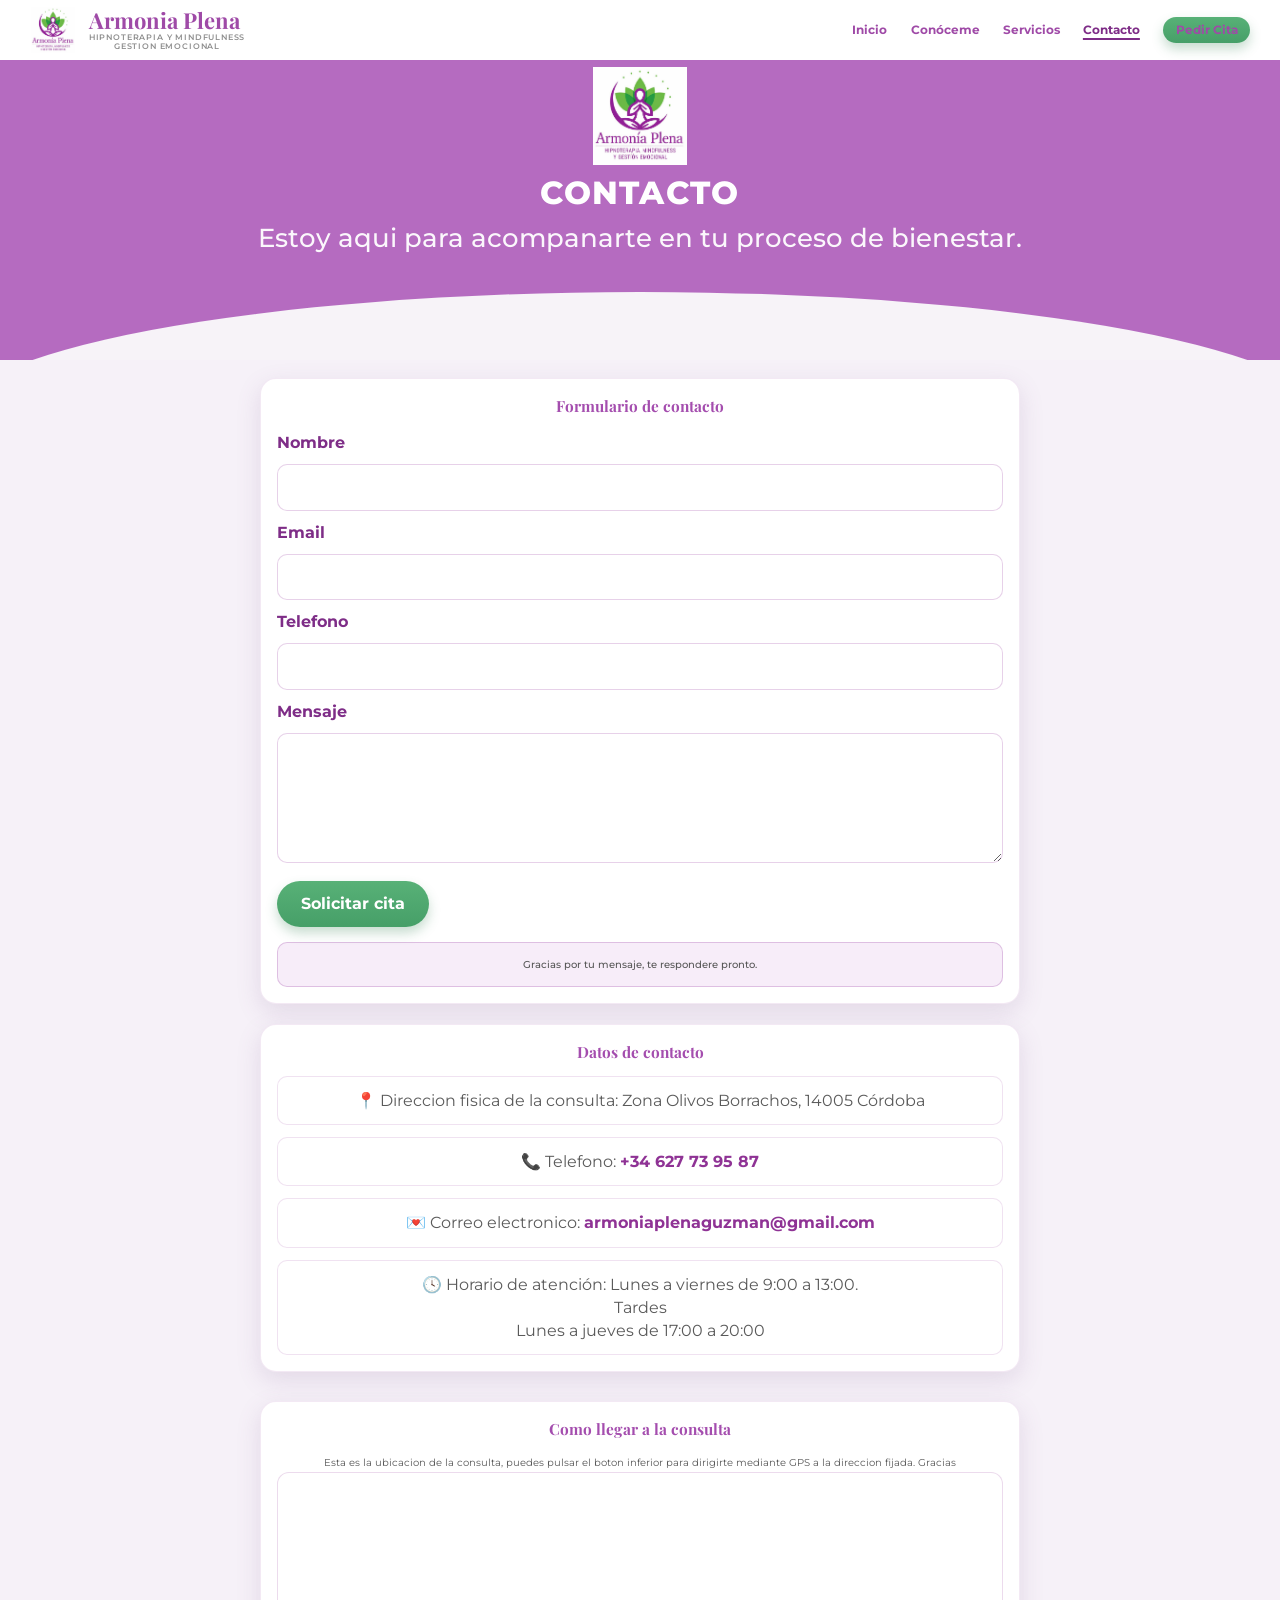
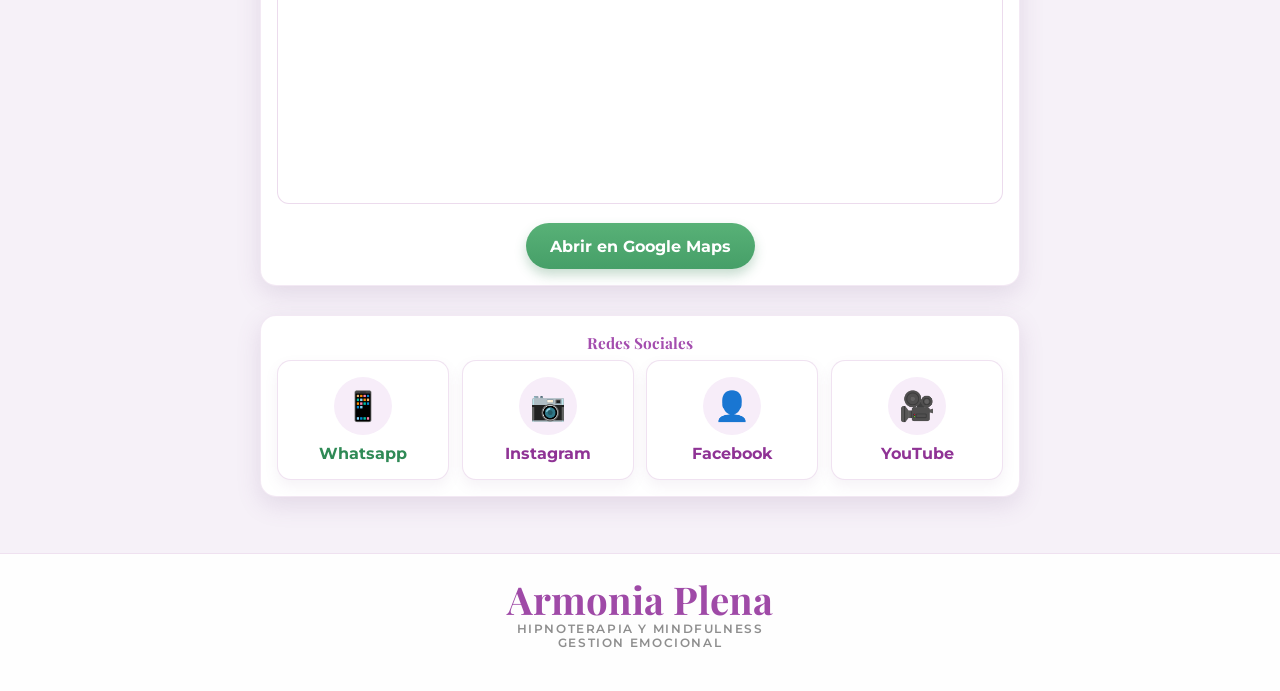
==== commit cad5d7e2: "Actualiza horario de atencion en contacto" ====
--- a/contactos.html
+++ b/contactos.html
@@ -87,7 +87,7 @@
 						<li><span aria-hidden="true">&#128205;</span> Direccion fisica de la consulta: Zona Olivos Borrachos, 14005 Córdoba</li>
 						<li><span aria-hidden="true">&#128222;</span> Telefono: <a href="tel:+34627739587">+34 627 73 95 87</a></li>
 						<li><span aria-hidden="true">&#128140;</span> Correo electronico: <a href="mailto:armoniaplenaguzman@gmail.com">armoniaplenaguzman@gmail.com</a></li>
-						<li><span aria-hidden="true">&#128339;</span> Horario de atencion: Lunes a Viernes, 10:00-20:00</li>
+						<li><span aria-hidden="true">&#128339;</span> Horario de atención: Lunes a viernes de 9:00 a 13:00.<br>Tardes<br>Lunes a jueves de 17:00 a 20:00</li>
 					</ul>
 				</div>
 			</section>
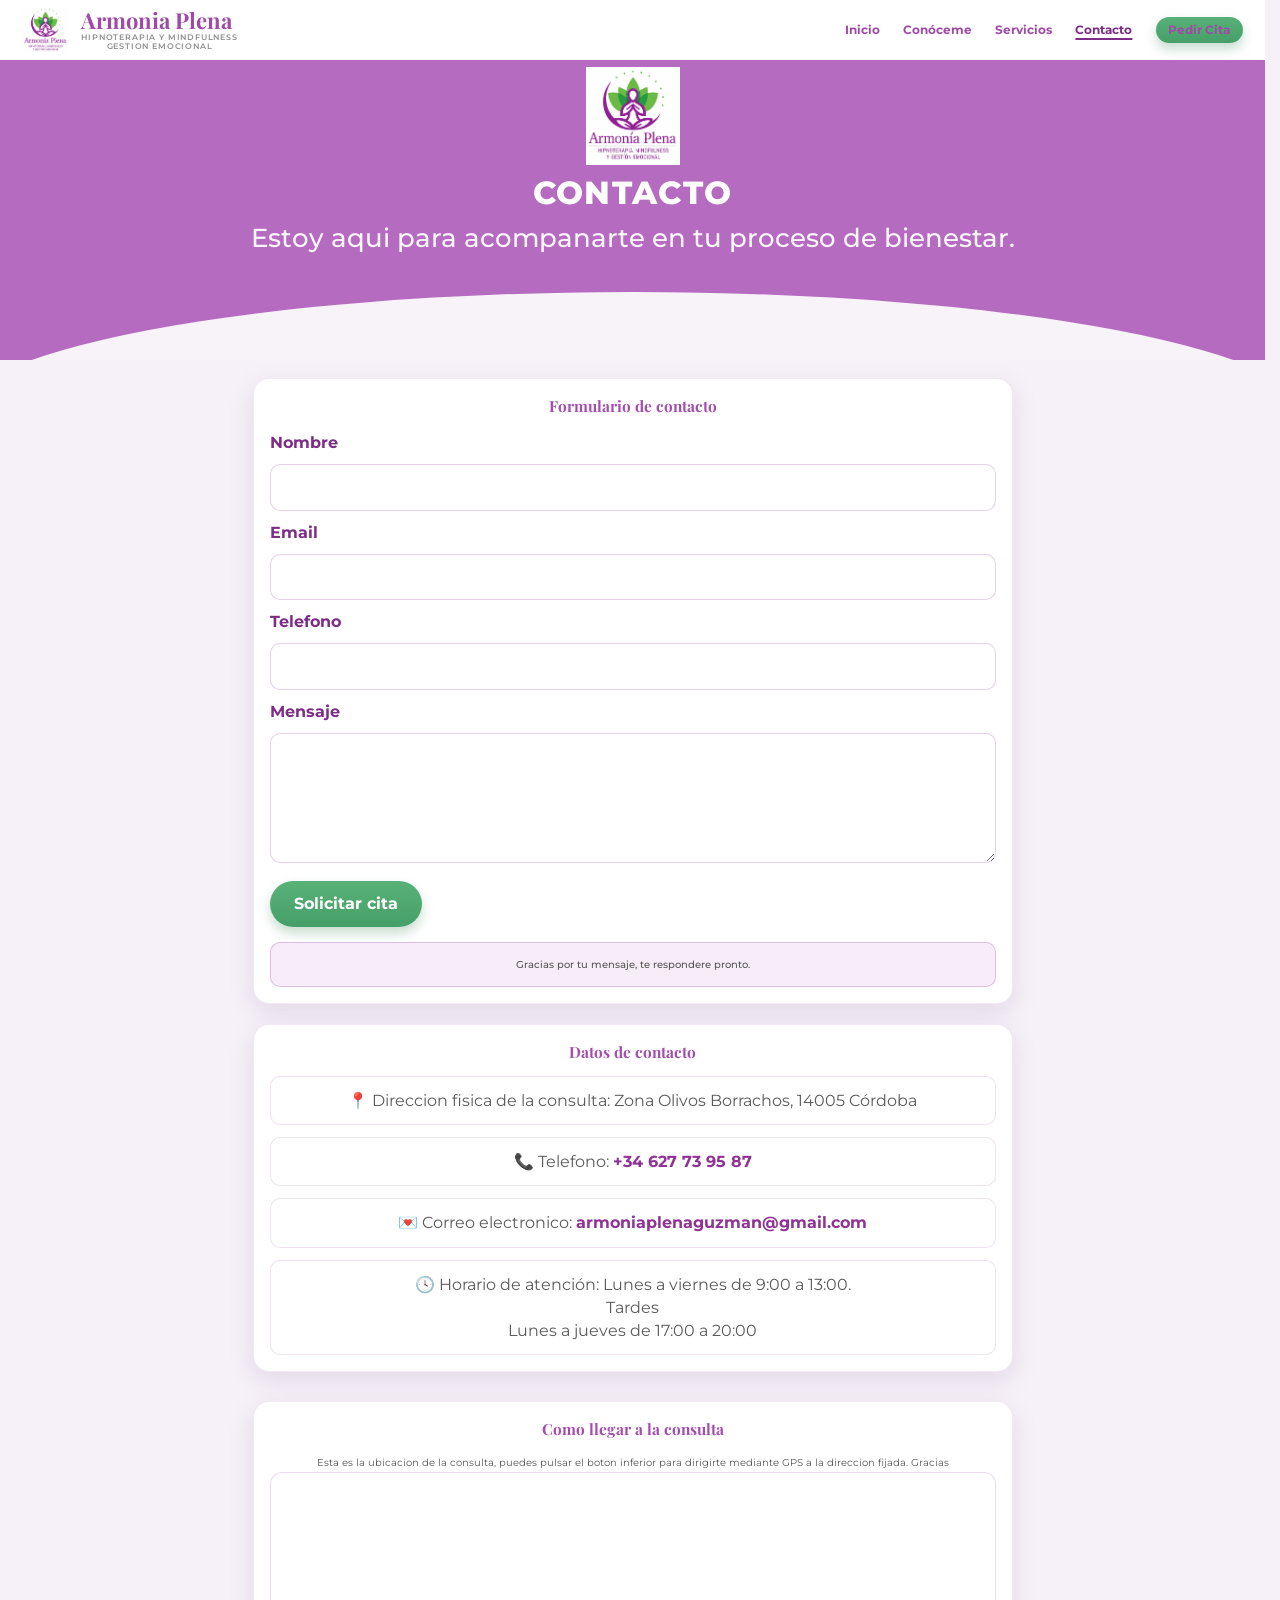
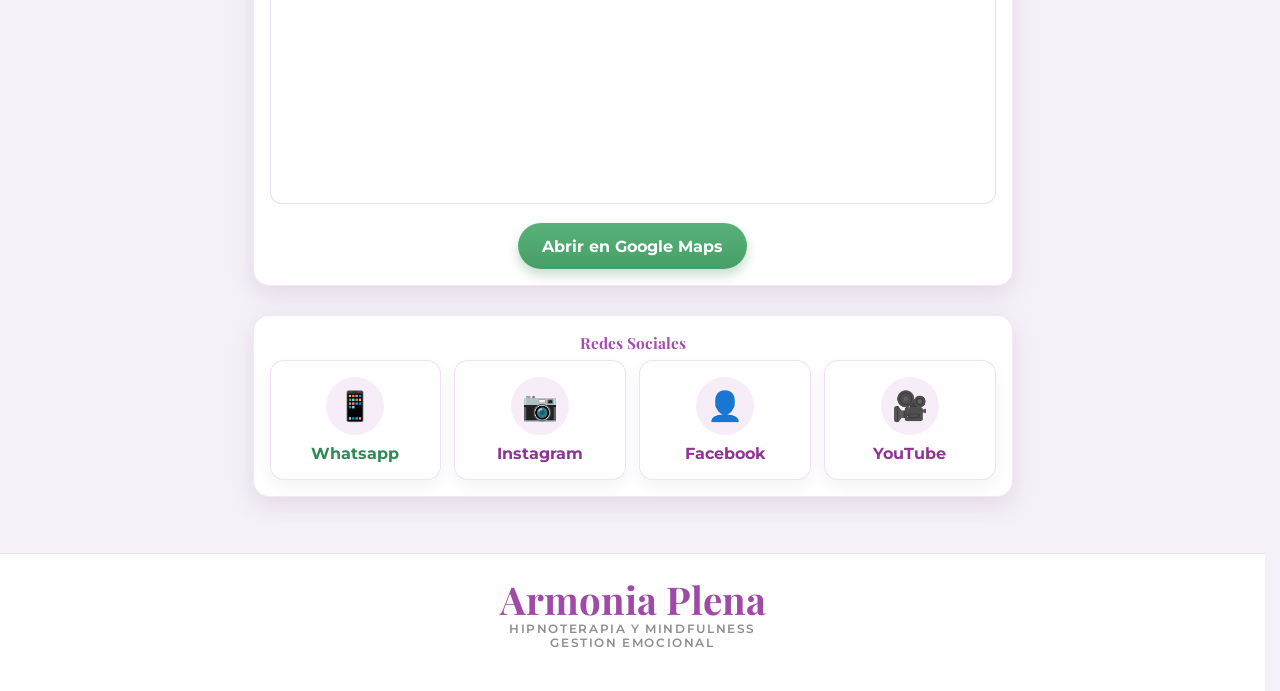
==== commit 9456f8be: "Aplica versionado anti-cache a main.js" ====
--- a/contactos.html
+++ b/contactos.html
@@ -100,14 +100,14 @@
 						<iframe
 							class="contact-map-frame"
 							title="Mapa de la consulta"
-							src="https://www.google.com/maps?q=Calle+Motarrif+20,+Los+Olivos+Borrachos,+14005+Cordoba&output=embed"
+							src="https://www.google.com/maps?q=Calle+Juan+Felipe+Vilela,+14005+Cordoba&output=embed"
 							loading="lazy"
 							referrerpolicy="no-referrer-when-downgrade"
 						></iframe>
 					</div>
 					<a
 						class="contact-map-button"
-						href="https://www.google.com/maps/dir/?api=1&destination=Calle+Motarrif+20,+Los+Olivos+Borrachos,+14005+Cordoba"
+						href="https://www.google.com/maps/dir/?api=1&destination=Calle+Juan+Felipe+Vilela,+14005+Cordoba"
 						target="_blank"
 						rel="noopener noreferrer"
 					>
@@ -154,6 +154,6 @@
 		</div>
 	</footer>
 
-	<script src="js/main.js"></script>
+	<script src="js/main.js?v=20260722-1"></script>
 </body>
 </html>
--- a/estilos/style.css
+++ b/estilos/style.css
@@ -19,6 +19,10 @@
 body {
     margin: 0;
     padding: 0;
+}
+
+html {
+    scrollbar-gutter: stable;
 }
 
 body {
@@ -573,34 +577,682 @@
     font-family: inherit;
 }
 
+.intro-card h2 {
+    position: relative;
+    padding-bottom: 0.5rem;
+    margin-bottom: 0.55rem;
+}
+
+.intro-card h2::after {
+    content: '';
+    position: absolute;
+    left: 0;
+    bottom: 0;
+    width: clamp(140px, 24vw, 230px);
+    height: 3px;
+    border-radius: 999px;
+    background: linear-gradient(90deg, rgba(164, 77, 174, 0.95) 0%, rgba(183, 109, 194, 0.35) 100%);
+}
+
 .profile-card p {
     font-size: clamp(0.525rem, 0.85vw, 0.675rem);
     text-align: justify;
 }
 
-.service-list {
+.training-card {
+    margin-top: 1.45rem;
+    background: linear-gradient(180deg, #ffffff 0%, #fcf9ff 100%);
+}
+
+.training-card h2 {
+    position: relative;
+    padding-bottom: 0.5rem;
+    margin-bottom: 0.55rem;
+}
+
+.training-card h2::after {
+    content: '';
+    position: absolute;
+    left: 0;
+    bottom: 0;
+    width: clamp(140px, 24vw, 230px);
+    height: 3px;
+    border-radius: 999px;
+    background: linear-gradient(90deg, rgba(164, 77, 174, 0.95) 0%, rgba(183, 109, 194, 0.35) 100%);
+}
+
+.training-card .training-photo {
+    float: left;
+    width: clamp(90px, 12vw, 150px);
+    margin: 0.65rem 1rem 0.9rem 0;
+}
+
+.training-card .training-side-photo {
+    float: right;
+    width: clamp(70px, 10vw, 118px);
+    height: auto;
+    margin: 0.68rem 0 0.65rem 1rem;
+    border-radius: 12px;
+    border: 1px solid rgba(159, 74, 167, 0.14);
+    box-shadow: 0 10px 20px rgba(123, 86, 145, 0.12);
+}
+
+.intervention-card .intervention-side-photo {
+    float: right;
+    width: clamp(120px, 17vw, 220px);
+    height: auto;
+    margin: 0.68rem 0 0.75rem 1rem;
+    border-radius: 12px;
+    border: 1px solid rgba(159, 74, 167, 0.14);
+    box-shadow: 0 10px 20px rgba(123, 86, 145, 0.12);
+}
+
+.mission-card {
+    margin-top: 1.45rem;
+}
+
+.mission-card .mission-photo {
+    float: left;
+    width: clamp(120px, 17vw, 220px);
+    height: auto;
+    margin: 0.68rem 1rem 0.75rem 0;
+    border-radius: 12px;
+    border: 1px solid rgba(159, 74, 167, 0.14);
+    box-shadow: 0 10px 20px rgba(123, 86, 145, 0.12);
+}
+
+.training-list {
+    margin: 0.65rem 0 0;
+    padding: 0;
+    list-style: none;
     display: grid;
-    grid-template-columns: repeat(2, minmax(0, 1fr));
+    gap: 0.62rem;
+}
+
+.training-list li {
+    position: relative;
+    padding-left: 1.4rem;
+    font-size: clamp(0.525rem, 0.85vw, 0.675rem);
+    line-height: 1.48;
+    color: #3f3f3f;
+    text-align: left;
+}
+
+.training-list li::before {
+    content: '●';
+    position: absolute;
+    left: 0;
+    top: 0.04em;
+    color: #a44dae;
+    font-size: 0.95em;
+    text-shadow: 0 0 0.25rem rgba(164, 77, 174, 0.25);
+}
+
+.services-page-main {
+    padding-top: 0.95rem;
+}
+
+.services-accordion-section {
+    width: min(100%, 1160px);
+    margin: 0 auto;
+}
+
+.services-accordion-intro {
+    text-align: center;
+    margin-bottom: 1.25rem;
+}
+
+.services-accordion-intro h2 {
+    margin: 0;
+    font-family: 'Playfair Display', Georgia, serif;
+    color: #6f3b9b;
+    font-size: clamp(1.45rem, 2.7vw, 2.6rem);
+}
+
+.services-accordion-intro p {
+    margin: 0.55rem auto 0;
+    width: fit-content;
+    max-width: 54ch;
+    border-top: 1px solid rgba(159, 74, 167, 0.18);
+    padding-top: 0.7rem;
+    font-size: clamp(0.96rem, 1.2vw, 1.1rem);
+    color: #5b5770;
+}
+
+.services-accordion {
+    display: grid;
     gap: 1rem;
-    margin-top: 1rem;
-}
-
-.service-list article {
-    padding: 1rem;
+}
+
+.service-accordion-item {
+    background: #ffffff;
+    border-radius: 16px;
+    border: 1px solid rgba(159, 74, 167, 0.18);
+    overflow: hidden;
+    box-shadow: 0 6px 16px rgba(65, 51, 90, 0.12);
+}
+
+.service-accordion-item h3 {
+    margin: 0;
+}
+
+.service-accordion-trigger {
+    width: 100%;
+    border: 0;
+    padding: 0.92rem 1.1rem;
+    display: flex;
+    align-items: center;
+    justify-content: space-between;
+    gap: 1rem;
+    color: #fff;
+    font-family: 'Playfair Display', Georgia, serif;
+    font-size: clamp(1.2rem, 2.2vw, 2rem);
+    font-weight: 700;
+    text-align: left;
+    cursor: pointer;
+    transition: filter 220ms ease;
+}
+
+.service-accordion-trigger:hover {
+    filter: brightness(1.04);
+}
+
+.service-accordion-trigger:focus-visible {
+    outline: 3px solid rgba(255, 255, 255, 0.75);
+    outline-offset: -4px;
+}
+
+.service-trigger-left {
+    display: inline-flex;
+    align-items: center;
+    gap: 0.7rem;
+}
+
+.service-trigger-icon {
+    width: 35px;
+    height: 35px;
+    border-radius: 50%;
+    display: grid;
+    place-items: center;
+    color: currentColor;
+    font-size: 1.02rem;
+    font-weight: 700;
+    border: 2px solid rgba(255, 255, 255, 0.85);
+    background: rgba(255, 255, 255, 0.12);
+    transition: transform 380ms ease, color 250ms ease, background-color 250ms ease;
+}
+
+.service-accordion-item.is-open .service-trigger-icon {
+    transform: rotate(18deg) scale(1.07);
+    background: rgba(255, 255, 255, 0.28);
+}
+
+.service-trigger-title {
+    font-style: italic;
+    letter-spacing: 0.01em;
+}
+
+.service-trigger-chevron {
+    width: 12px;
+    height: 12px;
+    border-right: 3px solid rgba(255, 255, 255, 0.96);
+    border-bottom: 3px solid rgba(255, 255, 255, 0.96);
+    transform: rotate(45deg);
+    transition: transform 320ms ease;
+}
+
+.service-accordion-item.is-open .service-trigger-chevron {
+    transform: rotate(-135deg);
+}
+
+.service-accordion-panel {
+    max-height: 0;
+    opacity: 0;
+    overflow: hidden;
+    pointer-events: none;
+    transition: max-height 420ms ease, opacity 250ms ease;
+    background: linear-gradient(180deg, rgba(255, 255, 255, 0.98), rgba(248, 246, 250, 0.98));
+}
+
+.service-accordion-item.is-open .service-accordion-panel {
+    opacity: 1;
+    pointer-events: auto;
+}
+
+.service-accordion-panel-inner {
+    padding: 1rem 1.1rem 1.05rem;
+}
+
+.service-panel-grid {
+    display: grid;
+    grid-template-columns: minmax(0, 1.1fr) minmax(220px, 0.9fr);
+    gap: 1rem;
+    align-items: stretch;
+}
+
+.service-panel-copy p {
+    margin: 0;
+    font-size: clamp(0.97rem, 1.12vw, 1.06rem);
+    line-height: 1.63;
+    color: #3e4760;
+}
+
+.service-panel-copy {
+    display: flow-root;
+}
+
+.hypno-services-catalog {
+    clear: both;
+    margin-top: 0.5rem;
+    padding-top: 0.55rem;
+    border-top: 1px solid rgba(159, 74, 167, 0.16);
+    display: flow-root;
+}
+
+.hypno-services-catalog h4 {
+    margin: 0 0 0.7rem;
+    font-family: 'Playfair Display', Georgia, serif;
+    font-size: clamp(1.08rem, 1.35vw, 1.35rem);
+    color: #6f44a7;
+}
+
+.hypno-services-grid {
+    display: flex;
+    flex-wrap: wrap;
+    gap: 0.52rem;
+}
+
+.hypno-catalog-photo {
+    float: right;
+    width: clamp(230px, 29vw, 350px);
+    margin: -0.62rem 0 0.62rem 1rem;
     border-radius: 14px;
+    overflow: hidden;
+    border: 1px solid rgba(159, 74, 167, 0.16);
+    box-shadow: 0 8px 18px rgba(67, 58, 95, 0.12);
     background: #fff;
-    border: 1px solid rgba(159, 74, 167, 0.16);
-}
-
-.service-list h3 {
+}
+
+.hypno-catalog-photo img {
+    width: 100%;
+    height: auto;
+    display: block;
+}
+
+.hypno-service-item {
+    display: grid;
+    grid-template-columns: 34px 1fr;
+    align-items: start;
+    gap: 0.45rem;
+    padding: 0.54rem 0.58rem;
+    width: calc(50% - 0.26rem);
+    min-width: 230px;
+    border-radius: 10px;
+    background: linear-gradient(180deg, rgba(250, 247, 253, 0.95), rgba(245, 239, 251, 0.95));
+    border: 1px solid rgba(159, 74, 167, 0.13);
+}
+
+.hypno-service-button {
+    appearance: none;
+    font: inherit;
+    text-align: left;
+    cursor: pointer;
+    transition: transform 160ms ease, box-shadow 160ms ease, border-color 160ms ease;
+}
+
+.hypno-service-button:hover {
+    transform: translateY(-1px);
+    border-color: rgba(122, 86, 173, 0.35);
+    box-shadow: 0 6px 12px rgba(88, 63, 122, 0.12);
+}
+
+.hypno-service-button:focus-visible {
+    outline: 2px solid rgba(111, 68, 167, 0.55);
+    outline-offset: 2px;
+}
+
+.hypno-service-button:hover .hypno-service-icon,
+.hypno-service-button:focus-visible .hypno-service-icon {
+    background: #f2ebfa;
+    border-color: rgba(111, 68, 167, 0.34);
+}
+
+#service-panel-hipnoterapia .service-panel-grid {
+    display: block;
+}
+
+.hypno-service-icon {
+    width: 34px;
+    height: 34px;
+    border-radius: 50%;
+    display: grid;
+    place-items: center;
+    font-size: 1rem;
+    color: #6f44a7;
+    background: #ffffff;
+    border: 1px solid rgba(159, 74, 167, 0.18);
+}
+
+.hypno-service-item p {
     margin: 0;
-    font-size: 1.12rem;
-    color: #8f3395;
-}
-
-.service-list p {
-    margin: 0.5rem 0 0;
-    font-size: 0.95rem;
+    font-size: clamp(0.83rem, 0.95vw, 0.92rem);
+    line-height: 1.35;
+    color: #424c67;
+    text-align: left;
+}
+
+.service-benefits-list {
+    margin: 0.9rem 0 0;
+    padding: 0;
+    list-style: none;
+    display: grid;
+    gap: 0.4rem;
+}
+
+.service-benefits-list li {
+    position: relative;
+    padding-left: 1.45rem;
+    font-size: clamp(0.95rem, 1.08vw, 1rem);
+    color: #2e4665;
+}
+
+.service-benefits-list li::before {
+    content: '✓';
+    position: absolute;
+    left: 0;
+    top: 0;
+    font-weight: 700;
+}
+
+.service-panel-media {
+    margin: 0;
+    border-radius: 14px;
+    overflow: hidden;
+    border: 1px solid rgba(159, 74, 167, 0.14);
+    box-shadow: 0 8px 18px rgba(67, 58, 95, 0.12);
+}
+
+.service-panel-media img {
+    width: 100%;
+    height: 100%;
+    min-height: 220px;
+    object-fit: cover;
+    display: block;
+}
+
+.service-panel-footer {
+    margin-top: 0.92rem;
+    padding-top: 0.78rem;
+    border-top: 1px solid rgba(159, 74, 167, 0.14);
+    display: flex;
+    align-items: center;
+    justify-content: space-between;
+    gap: 0.9rem;
+}
+
+.service-testimonial {
+    margin: 0;
+    font-family: 'Playfair Display', Georgia, serif;
+    font-style: italic;
+    font-size: clamp(1rem, 1.15vw, 1.2rem);
+    color: #4e4a71;
+}
+
+.service-cta,
+.services-whatsapp-main {
+    display: inline-flex;
+    align-items: center;
+    justify-content: center;
+    border-radius: 9px;
+    border: 0;
+    padding: 0.68rem 1.35rem;
+    font-size: clamp(1rem, 1.1vw, 1.2rem);
+    font-weight: 700;
+    color: #fff;
+    background: linear-gradient(180deg, #58b177, #3e8f5d);
+    box-shadow: 0 8px 14px rgba(45, 110, 72, 0.28);
+    transition: transform 180ms ease, box-shadow 180ms ease;
+}
+
+.service-cta:hover,
+.services-whatsapp-main:hover {
+    transform: translateY(-1px);
+    box-shadow: 0 10px 16px rgba(45, 110, 72, 0.34);
+}
+
+.services-closure {
+    margin-top: 1.25rem;
+    text-align: center;
+}
+
+.services-closure p {
+    margin: 0;
+    font-family: 'Playfair Display', Georgia, serif;
+    font-size: clamp(1.25rem, 1.7vw, 1.7rem);
+    font-style: italic;
+    color: #4e4a71;
+}
+
+.services-whatsapp-main {
+    margin-top: 0.85rem;
+    min-width: min(100%, 310px);
+}
+
+.service-tone-violet .service-accordion-trigger {
+    background: linear-gradient(120deg, #7a65c9 0%, #8b5dc5 48%, #8f67cb 100%);
+}
+
+.service-tone-green .service-accordion-trigger {
+    background: linear-gradient(120deg, #75ba60 0%, #80c362 48%, #90c96f 100%);
+}
+
+.service-tone-blue .service-accordion-trigger {
+    background: linear-gradient(120deg, #6ea9df 0%, #77aee2 52%, #8ab9e7 100%);
+}
+
+.service-tone-violet .service-benefits-list li::before {
+    color: #6f44a7;
+}
+
+.service-tone-green .service-benefits-list li::before {
+    color: #4d9559;
+}
+
+.service-tone-blue .service-benefits-list li::before {
+    color: #4a7fb8;
+}
+
+.specialty-modal[hidden] {
+    display: none;
+}
+
+.specialty-modal {
+    position: fixed;
+    inset: 0;
+    z-index: 120;
+    display: grid;
+    place-items: center;
+}
+
+.specialty-modal-backdrop {
+    position: absolute;
+    inset: 0;
+    background: rgba(34, 24, 48, 0.58);
+    backdrop-filter: blur(2px);
+}
+
+.specialty-modal-dialog {
+    position: relative;
+    width: min(94vw, 620px);
+    height: 420px;
+    max-height: calc(100vh - 2rem);
+    overflow: auto;
+    border-radius: 16px;
+    padding: 1.2rem 1.2rem 1.15rem;
+    background: linear-gradient(180deg, #ffffff 0%, #f8f4fb 100%);
+    border: 1px solid rgba(159, 74, 167, 0.24);
+    box-shadow: 0 20px 36px rgba(30, 18, 43, 0.28);
+}
+
+.specialty-modal-close {
+    position: absolute;
+    top: 0.7rem;
+    right: 0.7rem;
+    width: 34px;
+    height: 34px;
+    border-radius: 50%;
+    border: 1px solid rgba(159, 74, 167, 0.24);
+    background: #ffffff;
+    color: #7442a9;
+    font-size: 1.18rem;
+    line-height: 1;
+    cursor: pointer;
+}
+
+.specialty-modal-dialog h4 {
+    margin: 0;
+    padding-right: 2.1rem;
+    font-family: 'Playfair Display', Georgia, serif;
+    color: #6f44a7;
+    font-size: clamp(1.4rem, 2.1vw, 2rem);
+}
+
+.specialty-modal-description {
+    margin: 0.75rem 0 0;
+    font-size: clamp(0.96rem, 1.15vw, 1.08rem);
+    line-height: 1.62;
+    color: #3f4865;
+}
+
+.specialty-modal-cta {
+    margin-top: 1.05rem;
+    display: inline-flex;
+    align-items: center;
+    justify-content: center;
+    width: 100%;
+    min-height: 52px;
+    padding: 0.78rem 1rem;
+    border-radius: 10px;
+    font-weight: 700;
+    text-align: center;
+    line-height: 1.28;
+    color: #fff;
+    background: linear-gradient(180deg, #58b177, #3e8f5d);
+    box-shadow: 0 8px 14px rgba(45, 110, 72, 0.28);
+}
+
+body.modal-open {
+    overflow: hidden;
+}
+
+@media (max-width: 980px) {
+    .service-panel-grid {
+        grid-template-columns: 1fr;
+    }
+
+    .hypno-catalog-photo {
+        float: none;
+        width: min(100%, 420px);
+        margin: 0 auto 0.9rem;
+    }
+
+    .hypno-services-grid {
+        display: grid;
+        grid-template-columns: 1fr;
+    }
+
+    .service-panel-media img {
+        min-height: 190px;
+    }
+
+    .service-panel-footer {
+        flex-direction: column;
+        align-items: stretch;
+    }
+
+    .service-cta {
+        width: 100%;
+    }
+}
+
+@media (max-width: 700px) {
+    .services-page-main {
+        padding-top: 0.55rem;
+    }
+
+    .services-accordion-intro {
+        margin-bottom: 0.9rem;
+    }
+
+    .services-accordion-intro p {
+        font-size: 0.92rem;
+        padding-top: 0.5rem;
+    }
+
+    .service-accordion-trigger {
+        padding: 0.78rem 0.82rem;
+        font-size: 1.27rem;
+    }
+
+    .service-trigger-icon {
+        width: 31px;
+        height: 31px;
+        font-size: 0.93rem;
+    }
+
+    .service-accordion-panel-inner {
+        padding: 0.78rem 0.82rem 0.88rem;
+    }
+
+    .service-panel-copy p {
+        font-size: 0.92rem;
+    }
+
+    .hypno-services-catalog h4 {
+        font-size: 1.02rem;
+    }
+
+    .hypno-service-item {
+        grid-template-columns: 30px 1fr;
+        width: 100%;
+        min-width: 0;
+        padding: 0.48rem 0.5rem;
+    }
+
+    .hypno-service-icon {
+        width: 30px;
+        height: 30px;
+        font-size: 0.9rem;
+    }
+
+    .hypno-service-item p {
+        font-size: 0.86rem;
+    }
+
+    .specialty-modal-dialog {
+        height: 380px;
+        padding: 1rem 0.95rem;
+    }
+
+    .specialty-modal-description {
+        font-size: 0.92rem;
+    }
+
+    .service-benefits-list li {
+        font-size: 0.92rem;
+    }
+
+    .service-panel-media img {
+        min-height: 160px;
+    }
+
+    .services-closure p {
+        font-size: 1.17rem;
+    }
+
+    .services-whatsapp-main {
+        width: 100%;
+    }
 }
 
 .contact-grid {
@@ -1427,7 +2079,36 @@
         margin: 0.85rem auto 1rem;
     }
 
+    .training-card .training-side-photo {
+        float: none;
+        display: block;
+        width: min(100%, 120px);
+        margin: 0.2rem auto 0.85rem;
+    }
+
+    .intervention-card .intervention-side-photo {
+        float: none;
+        display: block;
+        width: min(100%, 210px);
+        margin: 0.2rem auto 0.85rem;
+    }
+
+    .mission-card .mission-photo {
+        float: none;
+        display: block;
+        width: min(100%, 210px);
+        margin: 0.2rem auto 0.85rem;
+    }
+
     .profile-card p {
+        text-align: left;
+    }
+
+    .training-list {
+        gap: 0.72rem;
+    }
+
+    .training-list li {
         text-align: left;
     }
 
@@ -1932,3 +2613,13 @@
     .profile-card p {
         font-size: clamp(0.525rem, 0.85vw, 0.675rem);
     }
+
+    @media (min-width: 701px) {
+        .profile-card p {
+            font-size: clamp(0.683rem, 1.105vw, 0.878rem);
+        }
+
+        .training-list li {
+            font-size: clamp(0.683rem, 1.105vw, 0.878rem);
+        }
+    }
--- a/estilos/style.css
+++ b/estilos/style.css
@@ -19,6 +19,10 @@
 body {
     margin: 0;
     padding: 0;
+}
+
+html {
+    scrollbar-gutter: stable;
 }
 
 body {
@@ -573,34 +577,682 @@
     font-family: inherit;
 }
 
+.intro-card h2 {
+    position: relative;
+    padding-bottom: 0.5rem;
+    margin-bottom: 0.55rem;
+}
+
+.intro-card h2::after {
+    content: '';
+    position: absolute;
+    left: 0;
+    bottom: 0;
+    width: clamp(140px, 24vw, 230px);
+    height: 3px;
+    border-radius: 999px;
+    background: linear-gradient(90deg, rgba(164, 77, 174, 0.95) 0%, rgba(183, 109, 194, 0.35) 100%);
+}
+
 .profile-card p {
     font-size: clamp(0.525rem, 0.85vw, 0.675rem);
     text-align: justify;
 }
 
-.service-list {
+.training-card {
+    margin-top: 1.45rem;
+    background: linear-gradient(180deg, #ffffff 0%, #fcf9ff 100%);
+}
+
+.training-card h2 {
+    position: relative;
+    padding-bottom: 0.5rem;
+    margin-bottom: 0.55rem;
+}
+
+.training-card h2::after {
+    content: '';
+    position: absolute;
+    left: 0;
+    bottom: 0;
+    width: clamp(140px, 24vw, 230px);
+    height: 3px;
+    border-radius: 999px;
+    background: linear-gradient(90deg, rgba(164, 77, 174, 0.95) 0%, rgba(183, 109, 194, 0.35) 100%);
+}
+
+.training-card .training-photo {
+    float: left;
+    width: clamp(90px, 12vw, 150px);
+    margin: 0.65rem 1rem 0.9rem 0;
+}
+
+.training-card .training-side-photo {
+    float: right;
+    width: clamp(70px, 10vw, 118px);
+    height: auto;
+    margin: 0.68rem 0 0.65rem 1rem;
+    border-radius: 12px;
+    border: 1px solid rgba(159, 74, 167, 0.14);
+    box-shadow: 0 10px 20px rgba(123, 86, 145, 0.12);
+}
+
+.intervention-card .intervention-side-photo {
+    float: right;
+    width: clamp(120px, 17vw, 220px);
+    height: auto;
+    margin: 0.68rem 0 0.75rem 1rem;
+    border-radius: 12px;
+    border: 1px solid rgba(159, 74, 167, 0.14);
+    box-shadow: 0 10px 20px rgba(123, 86, 145, 0.12);
+}
+
+.mission-card {
+    margin-top: 1.45rem;
+}
+
+.mission-card .mission-photo {
+    float: left;
+    width: clamp(120px, 17vw, 220px);
+    height: auto;
+    margin: 0.68rem 1rem 0.75rem 0;
+    border-radius: 12px;
+    border: 1px solid rgba(159, 74, 167, 0.14);
+    box-shadow: 0 10px 20px rgba(123, 86, 145, 0.12);
+}
+
+.training-list {
+    margin: 0.65rem 0 0;
+    padding: 0;
+    list-style: none;
     display: grid;
-    grid-template-columns: repeat(2, minmax(0, 1fr));
+    gap: 0.62rem;
+}
+
+.training-list li {
+    position: relative;
+    padding-left: 1.4rem;
+    font-size: clamp(0.525rem, 0.85vw, 0.675rem);
+    line-height: 1.48;
+    color: #3f3f3f;
+    text-align: left;
+}
+
+.training-list li::before {
+    content: '●';
+    position: absolute;
+    left: 0;
+    top: 0.04em;
+    color: #a44dae;
+    font-size: 0.95em;
+    text-shadow: 0 0 0.25rem rgba(164, 77, 174, 0.25);
+}
+
+.services-page-main {
+    padding-top: 0.95rem;
+}
+
+.services-accordion-section {
+    width: min(100%, 1160px);
+    margin: 0 auto;
+}
+
+.services-accordion-intro {
+    text-align: center;
+    margin-bottom: 1.25rem;
+}
+
+.services-accordion-intro h2 {
+    margin: 0;
+    font-family: 'Playfair Display', Georgia, serif;
+    color: #6f3b9b;
+    font-size: clamp(1.45rem, 2.7vw, 2.6rem);
+}
+
+.services-accordion-intro p {
+    margin: 0.55rem auto 0;
+    width: fit-content;
+    max-width: 54ch;
+    border-top: 1px solid rgba(159, 74, 167, 0.18);
+    padding-top: 0.7rem;
+    font-size: clamp(0.96rem, 1.2vw, 1.1rem);
+    color: #5b5770;
+}
+
+.services-accordion {
+    display: grid;
     gap: 1rem;
-    margin-top: 1rem;
-}
-
-.service-list article {
-    padding: 1rem;
+}
+
+.service-accordion-item {
+    background: #ffffff;
+    border-radius: 16px;
+    border: 1px solid rgba(159, 74, 167, 0.18);
+    overflow: hidden;
+    box-shadow: 0 6px 16px rgba(65, 51, 90, 0.12);
+}
+
+.service-accordion-item h3 {
+    margin: 0;
+}
+
+.service-accordion-trigger {
+    width: 100%;
+    border: 0;
+    padding: 0.92rem 1.1rem;
+    display: flex;
+    align-items: center;
+    justify-content: space-between;
+    gap: 1rem;
+    color: #fff;
+    font-family: 'Playfair Display', Georgia, serif;
+    font-size: clamp(1.2rem, 2.2vw, 2rem);
+    font-weight: 700;
+    text-align: left;
+    cursor: pointer;
+    transition: filter 220ms ease;
+}
+
+.service-accordion-trigger:hover {
+    filter: brightness(1.04);
+}
+
+.service-accordion-trigger:focus-visible {
+    outline: 3px solid rgba(255, 255, 255, 0.75);
+    outline-offset: -4px;
+}
+
+.service-trigger-left {
+    display: inline-flex;
+    align-items: center;
+    gap: 0.7rem;
+}
+
+.service-trigger-icon {
+    width: 35px;
+    height: 35px;
+    border-radius: 50%;
+    display: grid;
+    place-items: center;
+    color: currentColor;
+    font-size: 1.02rem;
+    font-weight: 700;
+    border: 2px solid rgba(255, 255, 255, 0.85);
+    background: rgba(255, 255, 255, 0.12);
+    transition: transform 380ms ease, color 250ms ease, background-color 250ms ease;
+}
+
+.service-accordion-item.is-open .service-trigger-icon {
+    transform: rotate(18deg) scale(1.07);
+    background: rgba(255, 255, 255, 0.28);
+}
+
+.service-trigger-title {
+    font-style: italic;
+    letter-spacing: 0.01em;
+}
+
+.service-trigger-chevron {
+    width: 12px;
+    height: 12px;
+    border-right: 3px solid rgba(255, 255, 255, 0.96);
+    border-bottom: 3px solid rgba(255, 255, 255, 0.96);
+    transform: rotate(45deg);
+    transition: transform 320ms ease;
+}
+
+.service-accordion-item.is-open .service-trigger-chevron {
+    transform: rotate(-135deg);
+}
+
+.service-accordion-panel {
+    max-height: 0;
+    opacity: 0;
+    overflow: hidden;
+    pointer-events: none;
+    transition: max-height 420ms ease, opacity 250ms ease;
+    background: linear-gradient(180deg, rgba(255, 255, 255, 0.98), rgba(248, 246, 250, 0.98));
+}
+
+.service-accordion-item.is-open .service-accordion-panel {
+    opacity: 1;
+    pointer-events: auto;
+}
+
+.service-accordion-panel-inner {
+    padding: 1rem 1.1rem 1.05rem;
+}
+
+.service-panel-grid {
+    display: grid;
+    grid-template-columns: minmax(0, 1.1fr) minmax(220px, 0.9fr);
+    gap: 1rem;
+    align-items: stretch;
+}
+
+.service-panel-copy p {
+    margin: 0;
+    font-size: clamp(0.97rem, 1.12vw, 1.06rem);
+    line-height: 1.63;
+    color: #3e4760;
+}
+
+.service-panel-copy {
+    display: flow-root;
+}
+
+.hypno-services-catalog {
+    clear: both;
+    margin-top: 0.5rem;
+    padding-top: 0.55rem;
+    border-top: 1px solid rgba(159, 74, 167, 0.16);
+    display: flow-root;
+}
+
+.hypno-services-catalog h4 {
+    margin: 0 0 0.7rem;
+    font-family: 'Playfair Display', Georgia, serif;
+    font-size: clamp(1.08rem, 1.35vw, 1.35rem);
+    color: #6f44a7;
+}
+
+.hypno-services-grid {
+    display: flex;
+    flex-wrap: wrap;
+    gap: 0.52rem;
+}
+
+.hypno-catalog-photo {
+    float: right;
+    width: clamp(230px, 29vw, 350px);
+    margin: -0.62rem 0 0.62rem 1rem;
     border-radius: 14px;
+    overflow: hidden;
+    border: 1px solid rgba(159, 74, 167, 0.16);
+    box-shadow: 0 8px 18px rgba(67, 58, 95, 0.12);
     background: #fff;
-    border: 1px solid rgba(159, 74, 167, 0.16);
-}
-
-.service-list h3 {
+}
+
+.hypno-catalog-photo img {
+    width: 100%;
+    height: auto;
+    display: block;
+}
+
+.hypno-service-item {
+    display: grid;
+    grid-template-columns: 34px 1fr;
+    align-items: start;
+    gap: 0.45rem;
+    padding: 0.54rem 0.58rem;
+    width: calc(50% - 0.26rem);
+    min-width: 230px;
+    border-radius: 10px;
+    background: linear-gradient(180deg, rgba(250, 247, 253, 0.95), rgba(245, 239, 251, 0.95));
+    border: 1px solid rgba(159, 74, 167, 0.13);
+}
+
+.hypno-service-button {
+    appearance: none;
+    font: inherit;
+    text-align: left;
+    cursor: pointer;
+    transition: transform 160ms ease, box-shadow 160ms ease, border-color 160ms ease;
+}
+
+.hypno-service-button:hover {
+    transform: translateY(-1px);
+    border-color: rgba(122, 86, 173, 0.35);
+    box-shadow: 0 6px 12px rgba(88, 63, 122, 0.12);
+}
+
+.hypno-service-button:focus-visible {
+    outline: 2px solid rgba(111, 68, 167, 0.55);
+    outline-offset: 2px;
+}
+
+.hypno-service-button:hover .hypno-service-icon,
+.hypno-service-button:focus-visible .hypno-service-icon {
+    background: #f2ebfa;
+    border-color: rgba(111, 68, 167, 0.34);
+}
+
+#service-panel-hipnoterapia .service-panel-grid {
+    display: block;
+}
+
+.hypno-service-icon {
+    width: 34px;
+    height: 34px;
+    border-radius: 50%;
+    display: grid;
+    place-items: center;
+    font-size: 1rem;
+    color: #6f44a7;
+    background: #ffffff;
+    border: 1px solid rgba(159, 74, 167, 0.18);
+}
+
+.hypno-service-item p {
     margin: 0;
-    font-size: 1.12rem;
-    color: #8f3395;
-}
-
-.service-list p {
-    margin: 0.5rem 0 0;
-    font-size: 0.95rem;
+    font-size: clamp(0.83rem, 0.95vw, 0.92rem);
+    line-height: 1.35;
+    color: #424c67;
+    text-align: left;
+}
+
+.service-benefits-list {
+    margin: 0.9rem 0 0;
+    padding: 0;
+    list-style: none;
+    display: grid;
+    gap: 0.4rem;
+}
+
+.service-benefits-list li {
+    position: relative;
+    padding-left: 1.45rem;
+    font-size: clamp(0.95rem, 1.08vw, 1rem);
+    color: #2e4665;
+}
+
+.service-benefits-list li::before {
+    content: '✓';
+    position: absolute;
+    left: 0;
+    top: 0;
+    font-weight: 700;
+}
+
+.service-panel-media {
+    margin: 0;
+    border-radius: 14px;
+    overflow: hidden;
+    border: 1px solid rgba(159, 74, 167, 0.14);
+    box-shadow: 0 8px 18px rgba(67, 58, 95, 0.12);
+}
+
+.service-panel-media img {
+    width: 100%;
+    height: 100%;
+    min-height: 220px;
+    object-fit: cover;
+    display: block;
+}
+
+.service-panel-footer {
+    margin-top: 0.92rem;
+    padding-top: 0.78rem;
+    border-top: 1px solid rgba(159, 74, 167, 0.14);
+    display: flex;
+    align-items: center;
+    justify-content: space-between;
+    gap: 0.9rem;
+}
+
+.service-testimonial {
+    margin: 0;
+    font-family: 'Playfair Display', Georgia, serif;
+    font-style: italic;
+    font-size: clamp(1rem, 1.15vw, 1.2rem);
+    color: #4e4a71;
+}
+
+.service-cta,
+.services-whatsapp-main {
+    display: inline-flex;
+    align-items: center;
+    justify-content: center;
+    border-radius: 9px;
+    border: 0;
+    padding: 0.68rem 1.35rem;
+    font-size: clamp(1rem, 1.1vw, 1.2rem);
+    font-weight: 700;
+    color: #fff;
+    background: linear-gradient(180deg, #58b177, #3e8f5d);
+    box-shadow: 0 8px 14px rgba(45, 110, 72, 0.28);
+    transition: transform 180ms ease, box-shadow 180ms ease;
+}
+
+.service-cta:hover,
+.services-whatsapp-main:hover {
+    transform: translateY(-1px);
+    box-shadow: 0 10px 16px rgba(45, 110, 72, 0.34);
+}
+
+.services-closure {
+    margin-top: 1.25rem;
+    text-align: center;
+}
+
+.services-closure p {
+    margin: 0;
+    font-family: 'Playfair Display', Georgia, serif;
+    font-size: clamp(1.25rem, 1.7vw, 1.7rem);
+    font-style: italic;
+    color: #4e4a71;
+}
+
+.services-whatsapp-main {
+    margin-top: 0.85rem;
+    min-width: min(100%, 310px);
+}
+
+.service-tone-violet .service-accordion-trigger {
+    background: linear-gradient(120deg, #7a65c9 0%, #8b5dc5 48%, #8f67cb 100%);
+}
+
+.service-tone-green .service-accordion-trigger {
+    background: linear-gradient(120deg, #75ba60 0%, #80c362 48%, #90c96f 100%);
+}
+
+.service-tone-blue .service-accordion-trigger {
+    background: linear-gradient(120deg, #6ea9df 0%, #77aee2 52%, #8ab9e7 100%);
+}
+
+.service-tone-violet .service-benefits-list li::before {
+    color: #6f44a7;
+}
+
+.service-tone-green .service-benefits-list li::before {
+    color: #4d9559;
+}
+
+.service-tone-blue .service-benefits-list li::before {
+    color: #4a7fb8;
+}
+
+.specialty-modal[hidden] {
+    display: none;
+}
+
+.specialty-modal {
+    position: fixed;
+    inset: 0;
+    z-index: 120;
+    display: grid;
+    place-items: center;
+}
+
+.specialty-modal-backdrop {
+    position: absolute;
+    inset: 0;
+    background: rgba(34, 24, 48, 0.58);
+    backdrop-filter: blur(2px);
+}
+
+.specialty-modal-dialog {
+    position: relative;
+    width: min(94vw, 620px);
+    height: 420px;
+    max-height: calc(100vh - 2rem);
+    overflow: auto;
+    border-radius: 16px;
+    padding: 1.2rem 1.2rem 1.15rem;
+    background: linear-gradient(180deg, #ffffff 0%, #f8f4fb 100%);
+    border: 1px solid rgba(159, 74, 167, 0.24);
+    box-shadow: 0 20px 36px rgba(30, 18, 43, 0.28);
+}
+
+.specialty-modal-close {
+    position: absolute;
+    top: 0.7rem;
+    right: 0.7rem;
+    width: 34px;
+    height: 34px;
+    border-radius: 50%;
+    border: 1px solid rgba(159, 74, 167, 0.24);
+    background: #ffffff;
+    color: #7442a9;
+    font-size: 1.18rem;
+    line-height: 1;
+    cursor: pointer;
+}
+
+.specialty-modal-dialog h4 {
+    margin: 0;
+    padding-right: 2.1rem;
+    font-family: 'Playfair Display', Georgia, serif;
+    color: #6f44a7;
+    font-size: clamp(1.4rem, 2.1vw, 2rem);
+}
+
+.specialty-modal-description {
+    margin: 0.75rem 0 0;
+    font-size: clamp(0.96rem, 1.15vw, 1.08rem);
+    line-height: 1.62;
+    color: #3f4865;
+}
+
+.specialty-modal-cta {
+    margin-top: 1.05rem;
+    display: inline-flex;
+    align-items: center;
+    justify-content: center;
+    width: 100%;
+    min-height: 52px;
+    padding: 0.78rem 1rem;
+    border-radius: 10px;
+    font-weight: 700;
+    text-align: center;
+    line-height: 1.28;
+    color: #fff;
+    background: linear-gradient(180deg, #58b177, #3e8f5d);
+    box-shadow: 0 8px 14px rgba(45, 110, 72, 0.28);
+}
+
+body.modal-open {
+    overflow: hidden;
+}
+
+@media (max-width: 980px) {
+    .service-panel-grid {
+        grid-template-columns: 1fr;
+    }
+
+    .hypno-catalog-photo {
+        float: none;
+        width: min(100%, 420px);
+        margin: 0 auto 0.9rem;
+    }
+
+    .hypno-services-grid {
+        display: grid;
+        grid-template-columns: 1fr;
+    }
+
+    .service-panel-media img {
+        min-height: 190px;
+    }
+
+    .service-panel-footer {
+        flex-direction: column;
+        align-items: stretch;
+    }
+
+    .service-cta {
+        width: 100%;
+    }
+}
+
+@media (max-width: 700px) {
+    .services-page-main {
+        padding-top: 0.55rem;
+    }
+
+    .services-accordion-intro {
+        margin-bottom: 0.9rem;
+    }
+
+    .services-accordion-intro p {
+        font-size: 0.92rem;
+        padding-top: 0.5rem;
+    }
+
+    .service-accordion-trigger {
+        padding: 0.78rem 0.82rem;
+        font-size: 1.27rem;
+    }
+
+    .service-trigger-icon {
+        width: 31px;
+        height: 31px;
+        font-size: 0.93rem;
+    }
+
+    .service-accordion-panel-inner {
+        padding: 0.78rem 0.82rem 0.88rem;
+    }
+
+    .service-panel-copy p {
+        font-size: 0.92rem;
+    }
+
+    .hypno-services-catalog h4 {
+        font-size: 1.02rem;
+    }
+
+    .hypno-service-item {
+        grid-template-columns: 30px 1fr;
+        width: 100%;
+        min-width: 0;
+        padding: 0.48rem 0.5rem;
+    }
+
+    .hypno-service-icon {
+        width: 30px;
+        height: 30px;
+        font-size: 0.9rem;
+    }
+
+    .hypno-service-item p {
+        font-size: 0.86rem;
+    }
+
+    .specialty-modal-dialog {
+        height: 380px;
+        padding: 1rem 0.95rem;
+    }
+
+    .specialty-modal-description {
+        font-size: 0.92rem;
+    }
+
+    .service-benefits-list li {
+        font-size: 0.92rem;
+    }
+
+    .service-panel-media img {
+        min-height: 160px;
+    }
+
+    .services-closure p {
+        font-size: 1.17rem;
+    }
+
+    .services-whatsapp-main {
+        width: 100%;
+    }
 }
 
 .contact-grid {
@@ -1427,7 +2079,36 @@
         margin: 0.85rem auto 1rem;
     }
 
+    .training-card .training-side-photo {
+        float: none;
+        display: block;
+        width: min(100%, 120px);
+        margin: 0.2rem auto 0.85rem;
+    }
+
+    .intervention-card .intervention-side-photo {
+        float: none;
+        display: block;
+        width: min(100%, 210px);
+        margin: 0.2rem auto 0.85rem;
+    }
+
+    .mission-card .mission-photo {
+        float: none;
+        display: block;
+        width: min(100%, 210px);
+        margin: 0.2rem auto 0.85rem;
+    }
+
     .profile-card p {
+        text-align: left;
+    }
+
+    .training-list {
+        gap: 0.72rem;
+    }
+
+    .training-list li {
         text-align: left;
     }
 
@@ -1932,3 +2613,13 @@
     .profile-card p {
         font-size: clamp(0.525rem, 0.85vw, 0.675rem);
     }
+
+    @media (min-width: 701px) {
+        .profile-card p {
+            font-size: clamp(0.683rem, 1.105vw, 0.878rem);
+        }
+
+        .training-list li {
+            font-size: clamp(0.683rem, 1.105vw, 0.878rem);
+        }
+    }
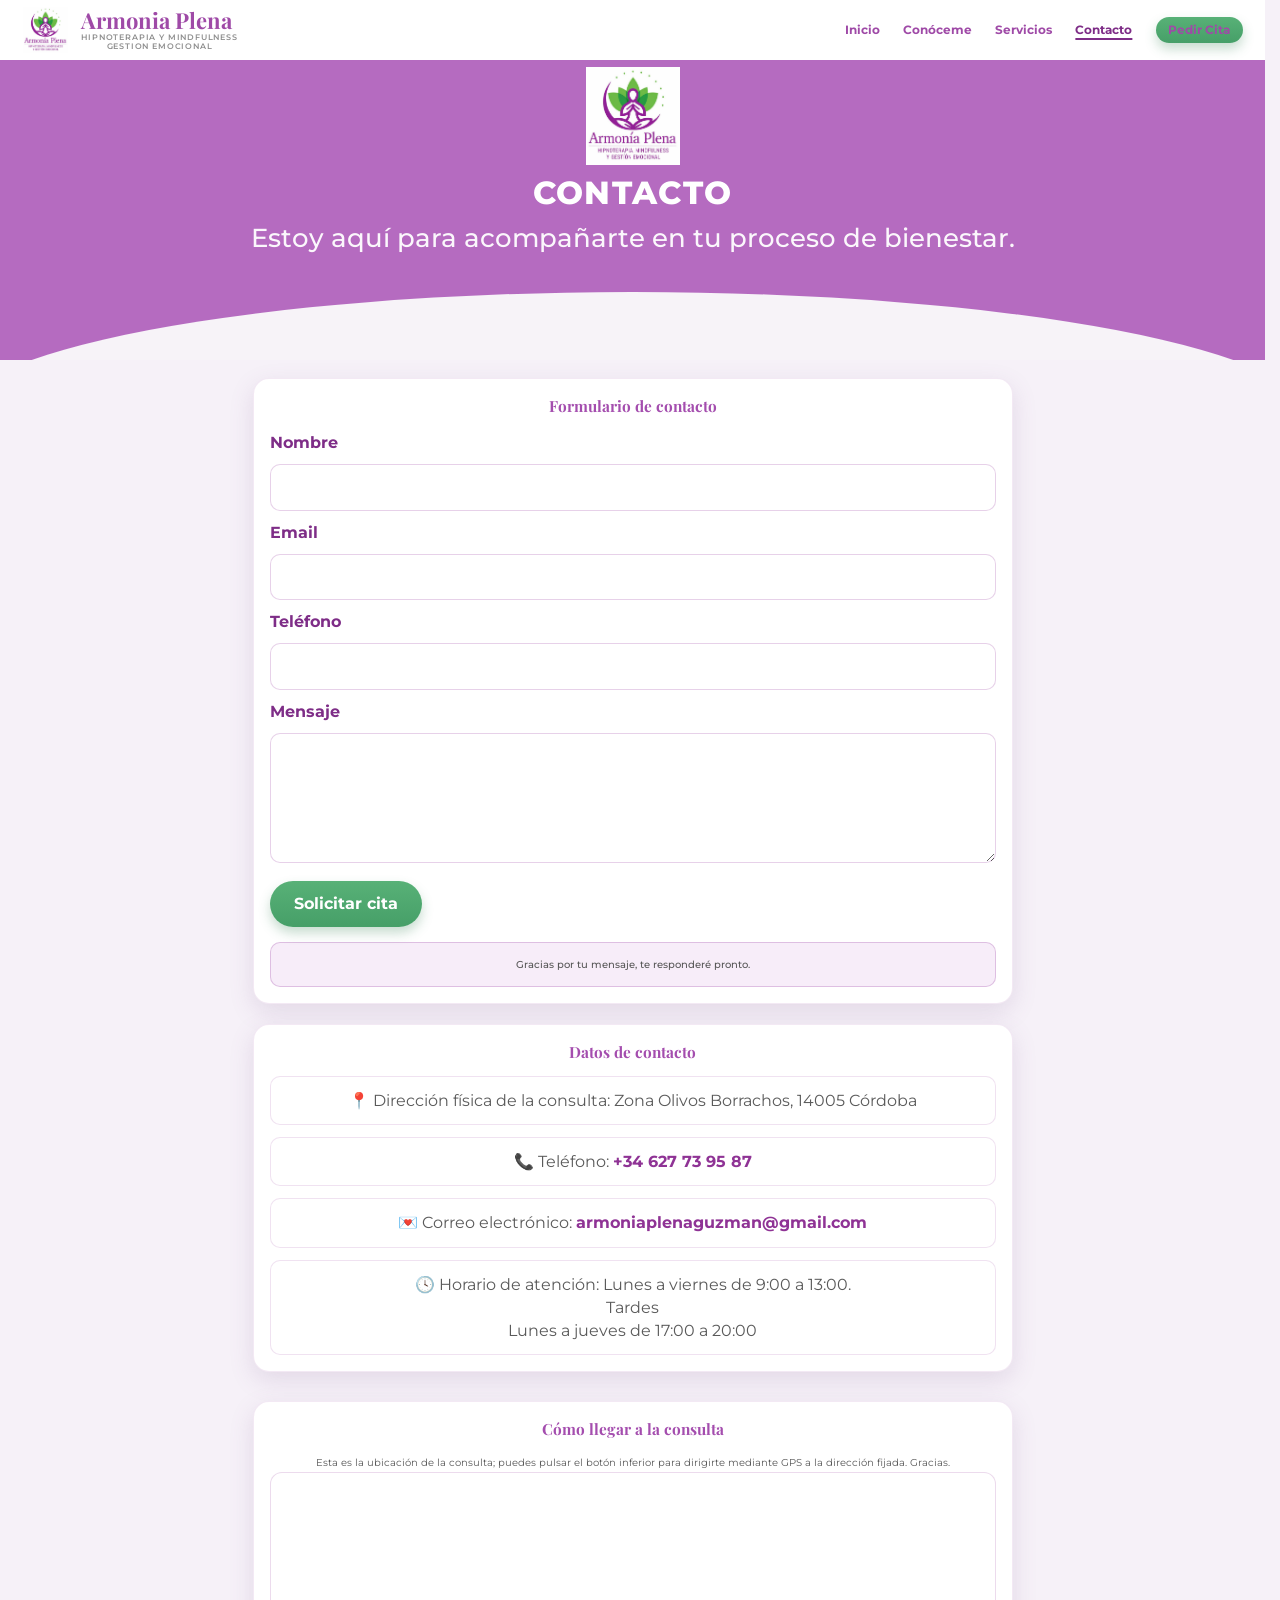
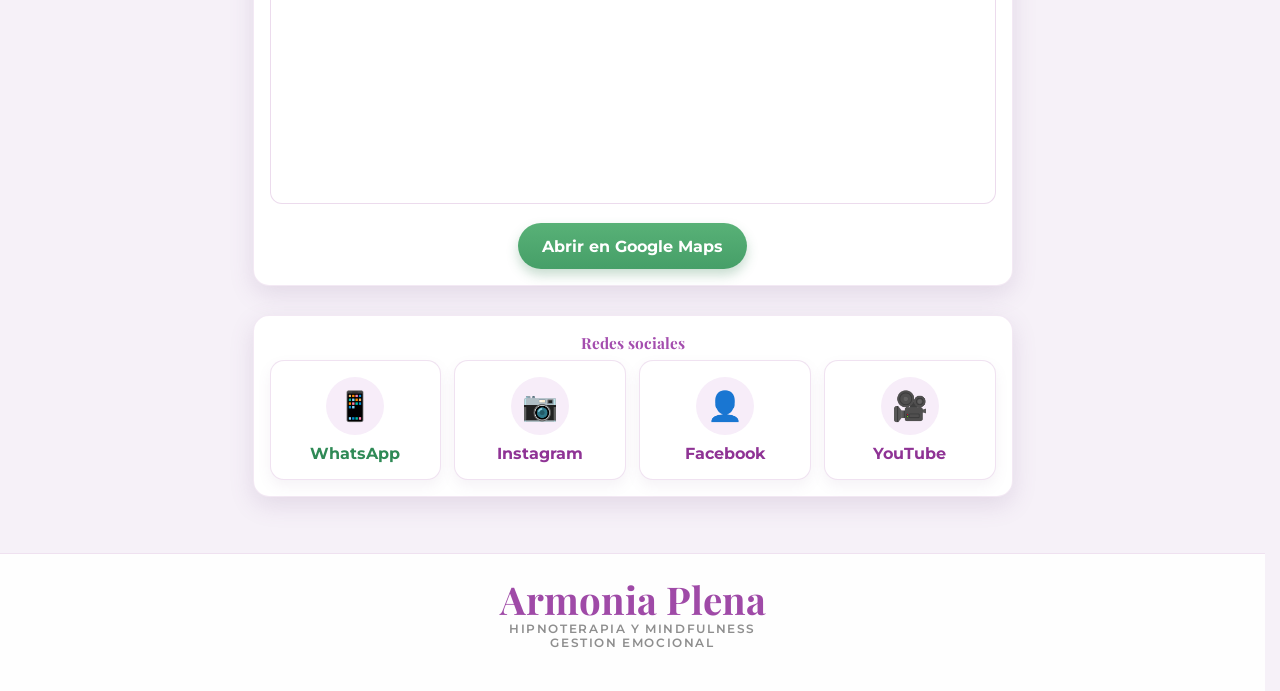
==== commit 279c4980: "Corrige ortografia en textos visibles" ====
--- a/contactos.html
+++ b/contactos.html
@@ -3,8 +3,8 @@
 <head>
 	<meta charset="UTF-8">
 	<meta name="viewport" content="width=device-width, initial-scale=1.0">
-	<meta name="description" content="Contacta con Armonia Plena para solicitar informacion o reservar una cita.">
-	<title>Contacto | Armonia Plena</title>
+	<meta name="description" content="Contacta con Armonía Plena para solicitar información o reservar una cita.">
+	<title>Contacto | Armonía Plena</title>
 	<link rel="preconnect" href="https://fonts.googleapis.com">
 	<link rel="preconnect" href="https://fonts.gstatic.com" crossorigin>
 	<link href="https://fonts.googleapis.com/css2?family=Montserrat:wght@400;500;600;700;800&family=Playfair+Display:wght@600;700&display=swap" rel="stylesheet">
@@ -31,10 +31,10 @@
 				<span class="nav-toggle__line"></span>
 				<span class="nav-toggle__line"></span>
 				<span class="nav-toggle__line"></span>
-				<span class="sr-only">Abrir menu</span>
+				<span class="sr-only">Abrir menú</span>
 			</button>
 
-			<nav class="site-nav" id="site-nav" aria-label="Navegacion principal">
+			<nav class="site-nav" id="site-nav" aria-label="Navegación principal">
 				<a href="index.html">Inicio</a>
 				<a href="sobre-mi.html">Conóceme</a>
 				<a href="servicios.html">Servicios</a>
@@ -51,7 +51,7 @@
 				<div class="hero-content">
 					<img class="hero-title-logo" src="img/LOGO-OK.png" alt="Logo Armonia Plena">
 					<h1>CONTACTO</h1>
-					<p>Estoy aqui para acompanarte en tu proceso de bienestar.</p>
+					<p>Estoy aquí para acompañarte en tu proceso de bienestar.</p>
 				</div>
 			</div>
 			<div class="hero-wave" aria-hidden="true"></div>
@@ -68,7 +68,7 @@
 						<label for="contact-email">Email</label>
 						<input id="contact-email" name="email" type="email" autocomplete="email" required>
 
-						<label for="contact-phone">Telefono</label>
+						<label for="contact-phone">Teléfono</label>
 						<input id="contact-phone" name="telefono" type="tel" autocomplete="tel" required>
 
 						<label for="contact-message">Mensaje</label>
@@ -76,7 +76,7 @@
 
 						<button class="contact-submit" type="submit">Solicitar cita</button>
 					</form>
-					<p class="contact-confirmation">Gracias por tu mensaje, te respondere pronto.</p>
+					<p class="contact-confirmation">Gracias por tu mensaje, te responderé pronto.</p>
 				</div>
 			</section>
 
@@ -84,9 +84,9 @@
 				<div class="content-card contact-fixed-card">
 					<h2 id="contact-fixed-title">Datos de contacto</h2>
 					<ul class="contact-fixed-list">
-						<li><span aria-hidden="true">&#128205;</span> Direccion fisica de la consulta: Zona Olivos Borrachos, 14005 Córdoba</li>
-						<li><span aria-hidden="true">&#128222;</span> Telefono: <a href="tel:+34627739587">+34 627 73 95 87</a></li>
-						<li><span aria-hidden="true">&#128140;</span> Correo electronico: <a href="mailto:armoniaplenaguzman@gmail.com">armoniaplenaguzman@gmail.com</a></li>
+						<li><span aria-hidden="true">&#128205;</span> Dirección física de la consulta: Zona Olivos Borrachos, 14005 Córdoba</li>
+						<li><span aria-hidden="true">&#128222;</span> Teléfono: <a href="tel:+34627739587">+34 627 73 95 87</a></li>
+						<li><span aria-hidden="true">&#128140;</span> Correo electrónico: <a href="mailto:armoniaplenaguzman@gmail.com">armoniaplenaguzman@gmail.com</a></li>
 						<li><span aria-hidden="true">&#128339;</span> Horario de atención: Lunes a viernes de 9:00 a 13:00.<br>Tardes<br>Lunes a jueves de 17:00 a 20:00</li>
 					</ul>
 				</div>
@@ -94,8 +94,8 @@
 
 			<section class="contact-map-section" aria-labelledby="contact-map-title">
 				<div class="content-card contact-map-card">
-					<h2 id="contact-map-title">Como llegar a la consulta</h2>
-					<p class="contact-map-text">Esta es la ubicacion de la consulta, puedes pulsar el boton inferior para dirigirte mediante GPS a la direccion fijada. Gracias</p>
+					<h2 id="contact-map-title">Cómo llegar a la consulta</h2>
+					<p class="contact-map-text">Esta es la ubicación de la consulta; puedes pulsar el botón inferior para dirigirte mediante GPS a la dirección fijada. Gracias.</p>
 					<div class="contact-map-frame-wrap">
 						<iframe
 							class="contact-map-frame"
@@ -118,11 +118,11 @@
 
 			<section class="contact-social-section" aria-labelledby="contact-social-title">
 				<div class="content-card contact-social-card">
-					<h2 id="contact-social-title">Redes Sociales</h2>
+					<h2 id="contact-social-title">Redes sociales</h2>
 					<div class="contact-social-grid" aria-label="Enlaces a redes sociales">
 						<a class="contact-social-link contact-social-whatsapp" href="https://wa.me/34627739587" target="_blank" rel="noopener noreferrer" aria-label="WhatsApp">
 							<span class="contact-social-icon" aria-hidden="true">&#128241;</span>
-							<span class="contact-social-label">Whatsapp</span>
+							<span class="contact-social-label">WhatsApp</span>
 						</a>
 						<a class="contact-social-link contact-social-placeholder" href="#" aria-label="Instagram pendiente de configurar">
 							<span class="contact-social-icon" aria-hidden="true">&#128247;</span>
@@ -143,7 +143,7 @@
 	</main>
 
 	<footer class="site-footer">
-		<div class="container footer-branding" aria-label="Marca en pie de pagina">
+		<div class="container footer-branding" aria-label="Marca en pie de página">
 			<span class="footer-brand-text">
 				<strong>Armonia Plena</strong>
 				<small>
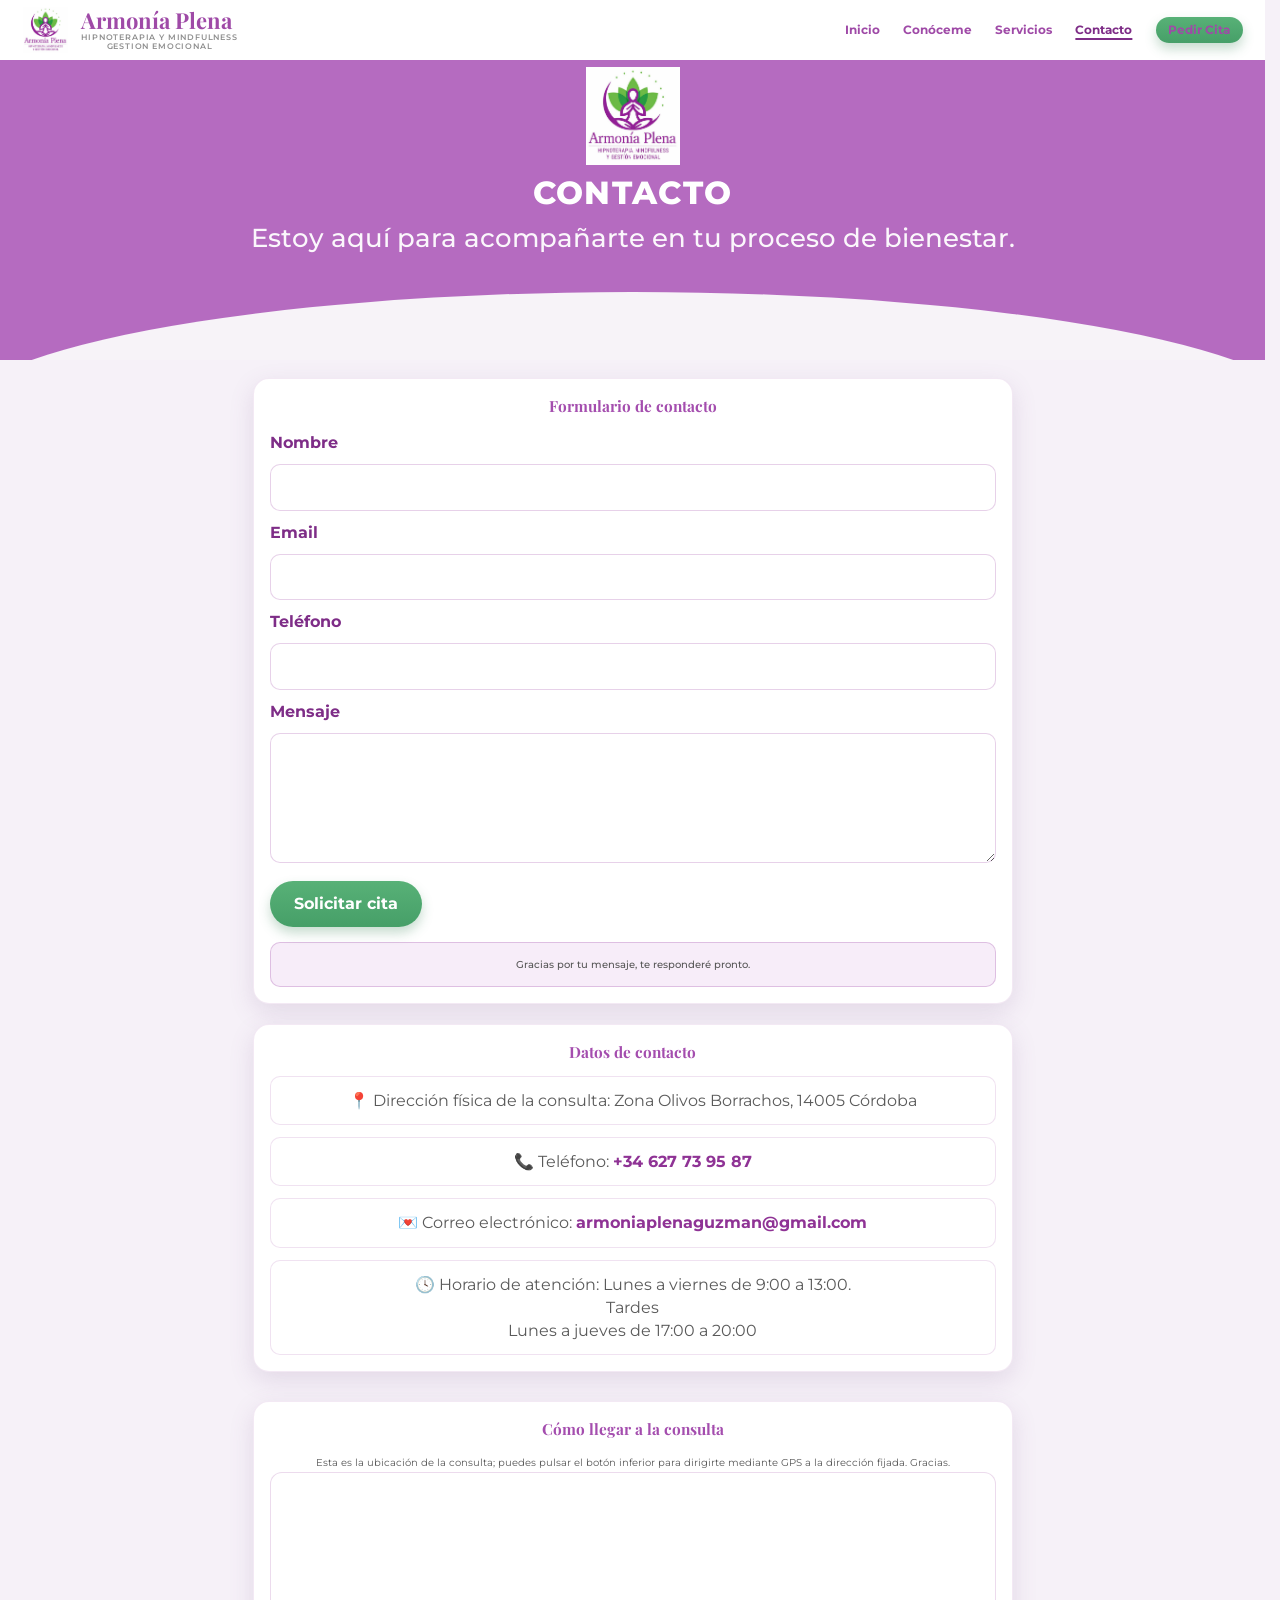
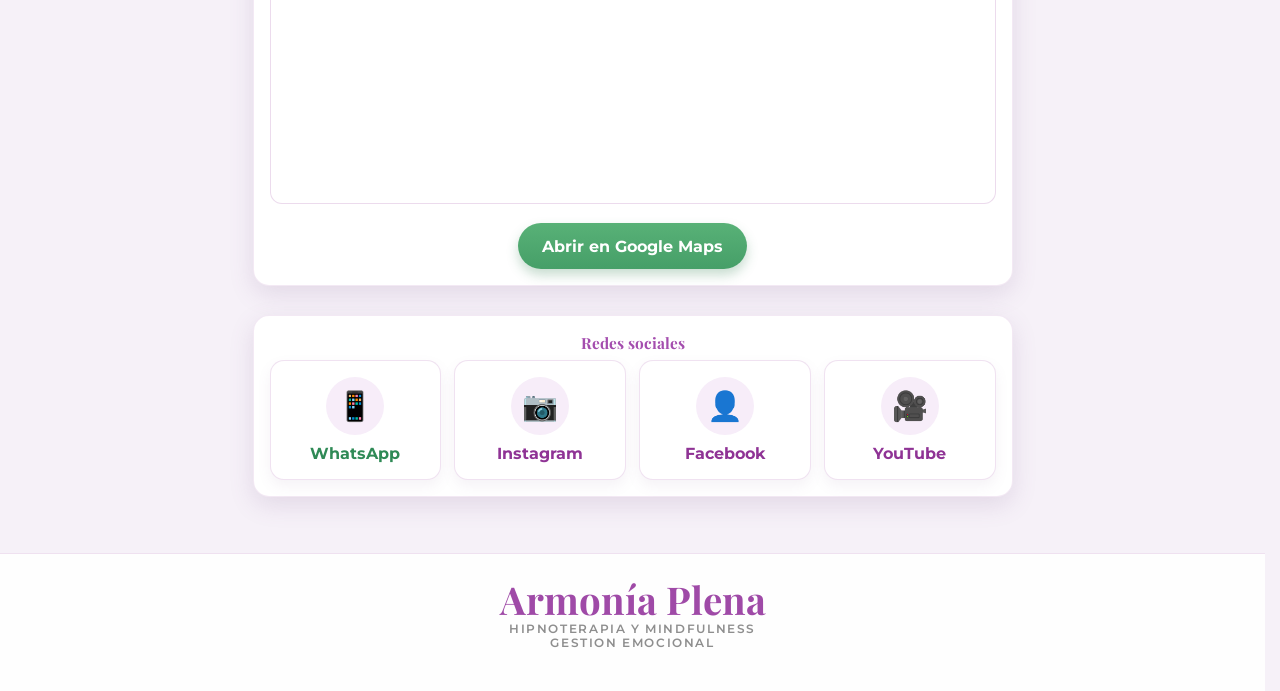
==== commit c469e2cb: "Corrige marca Armonía en toda la web" ====
--- a/contactos.html
+++ b/contactos.html
@@ -16,10 +16,10 @@
 <body>
 	<header class="site-header">
 		<div class="container header-wrap">
-			<a class="brand" href="index.html" aria-label="Armonia Plena inicio">
-				<img class="brand-logo" src="img/LOGO-OK.png" alt="Logo Armonia Plena">
+			<a class="brand" href="index.html" aria-label="Armonía Plena inicio">
+				<img class="brand-logo" src="img/LOGO-OK.png" alt="Logo Armonía Plena">
 				<span class="brand-text">
-					<strong>Armonia Plena</strong>
+					<strong>Armonía Plena</strong>
 					<small>
 						<span>HIPNOTERAPIA Y MINDFULNESS</span>
 						<span>GESTION EMOCIONAL</span>
@@ -49,7 +49,7 @@
 			<div class="hero-overlay" aria-hidden="true"></div>
 			<div class="container hero-inner">
 				<div class="hero-content">
-					<img class="hero-title-logo" src="img/LOGO-OK.png" alt="Logo Armonia Plena">
+					<img class="hero-title-logo" src="img/LOGO-OK.png" alt="Logo Armonía Plena">
 					<h1>CONTACTO</h1>
 					<p>Estoy aquí para acompañarte en tu proceso de bienestar.</p>
 				</div>
@@ -145,7 +145,7 @@
 	<footer class="site-footer">
 		<div class="container footer-branding" aria-label="Marca en pie de página">
 			<span class="footer-brand-text">
-				<strong>Armonia Plena</strong>
+				<strong>Armonía Plena</strong>
 				<small>
 					<span>HIPNOTERAPIA Y MINDFULNESS</span>
 					<span>GESTION EMOCIONAL</span>
